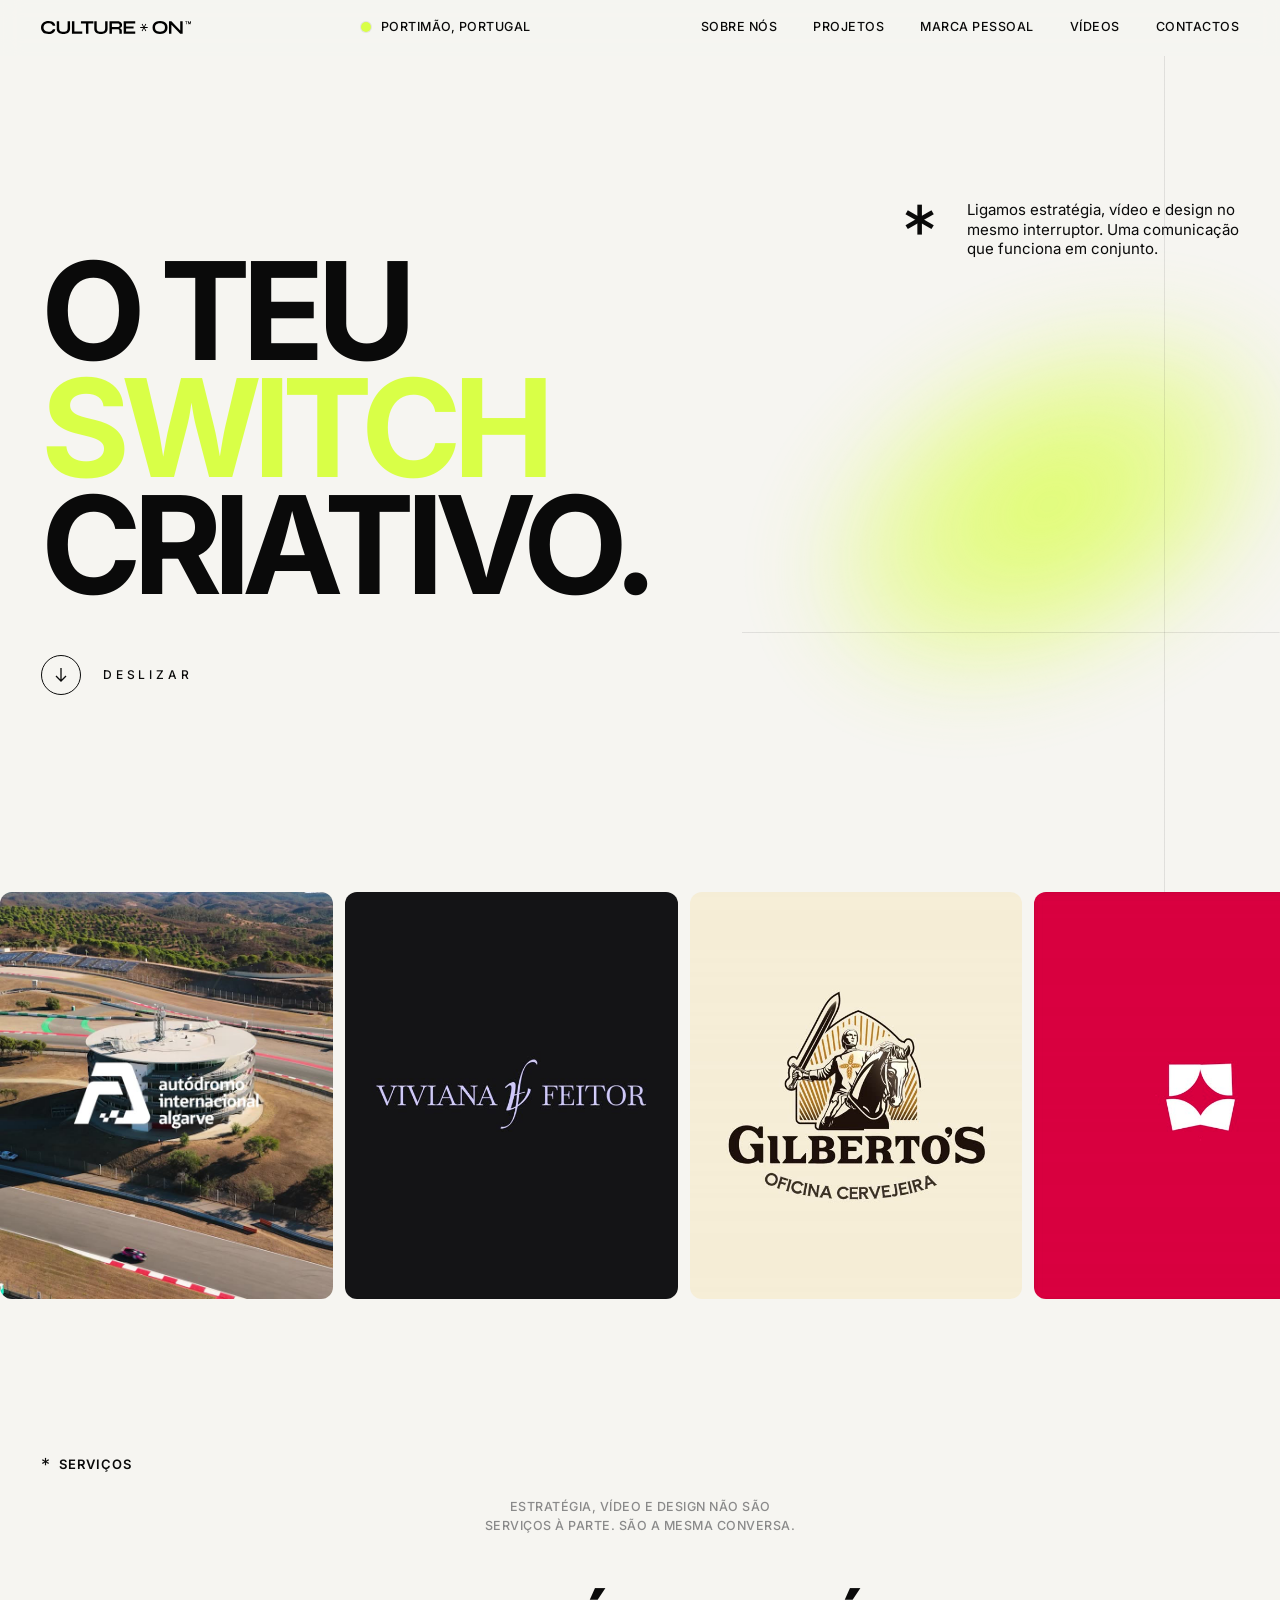
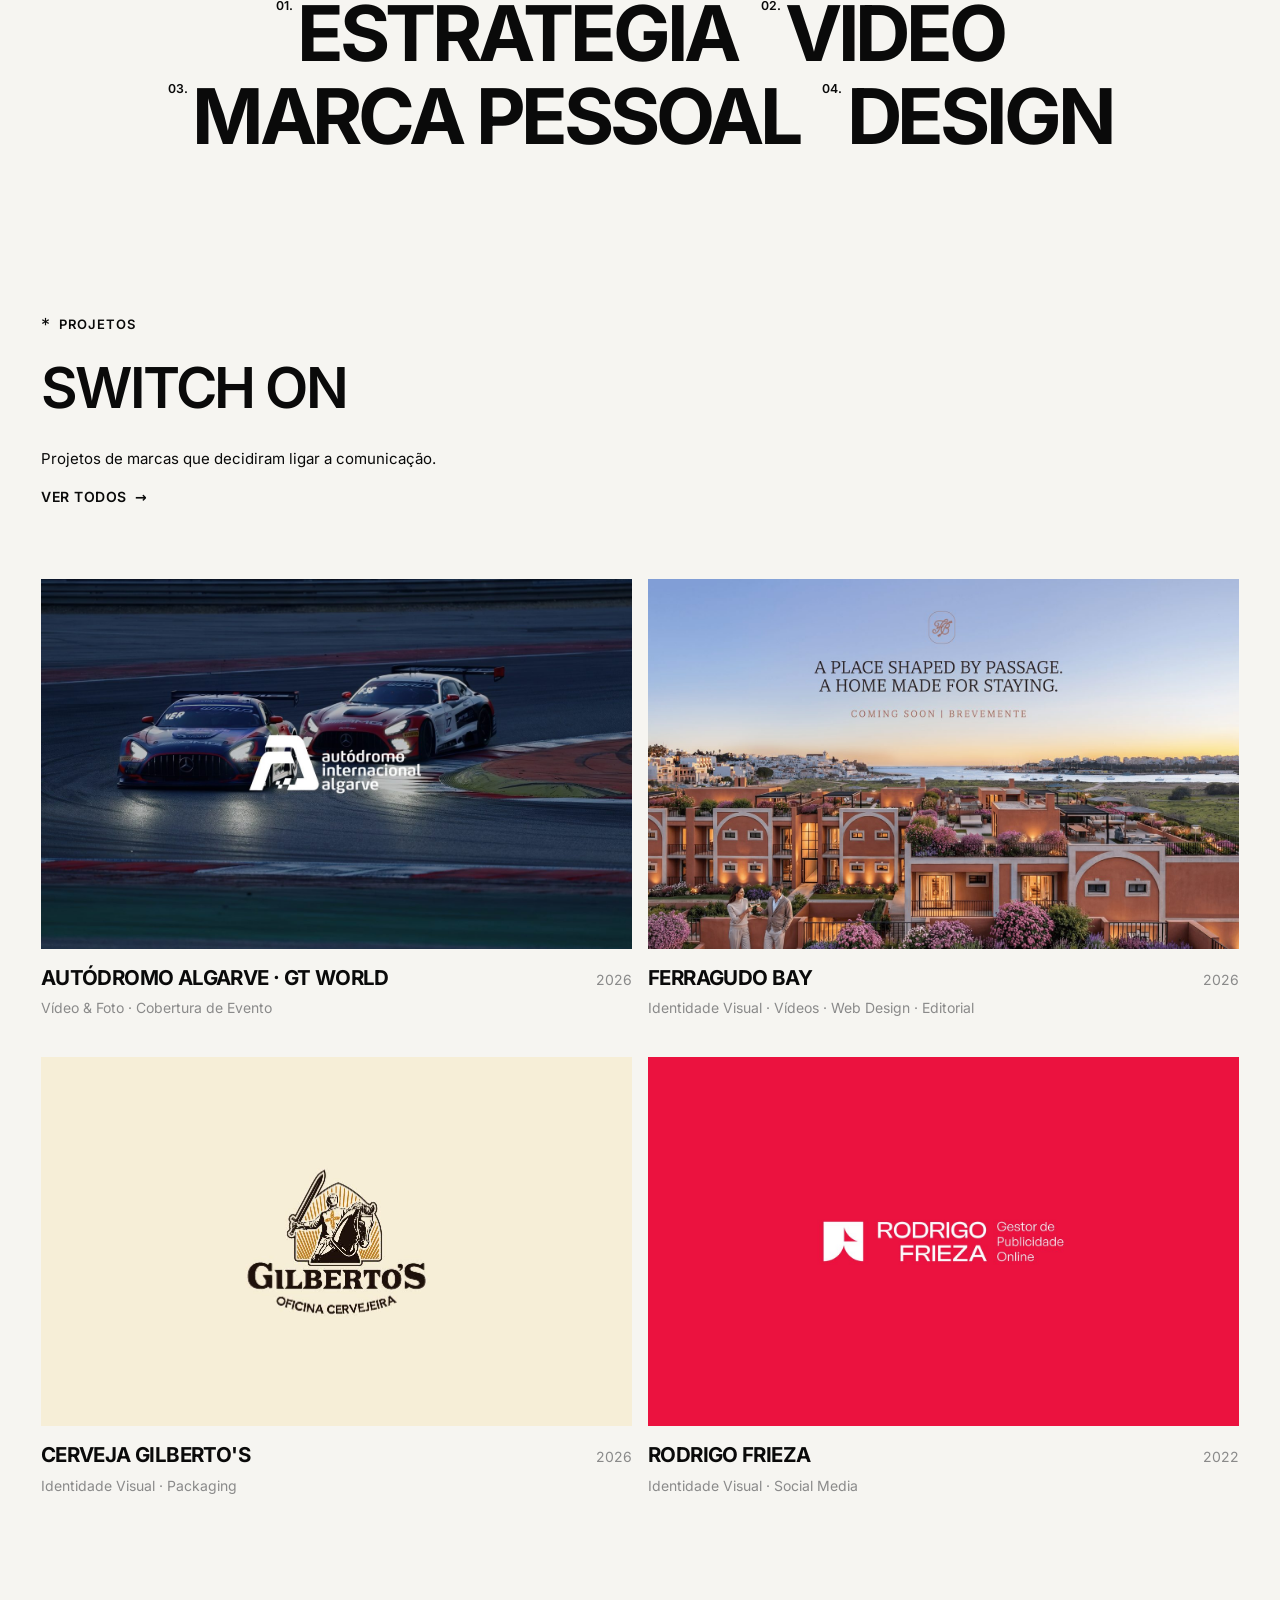
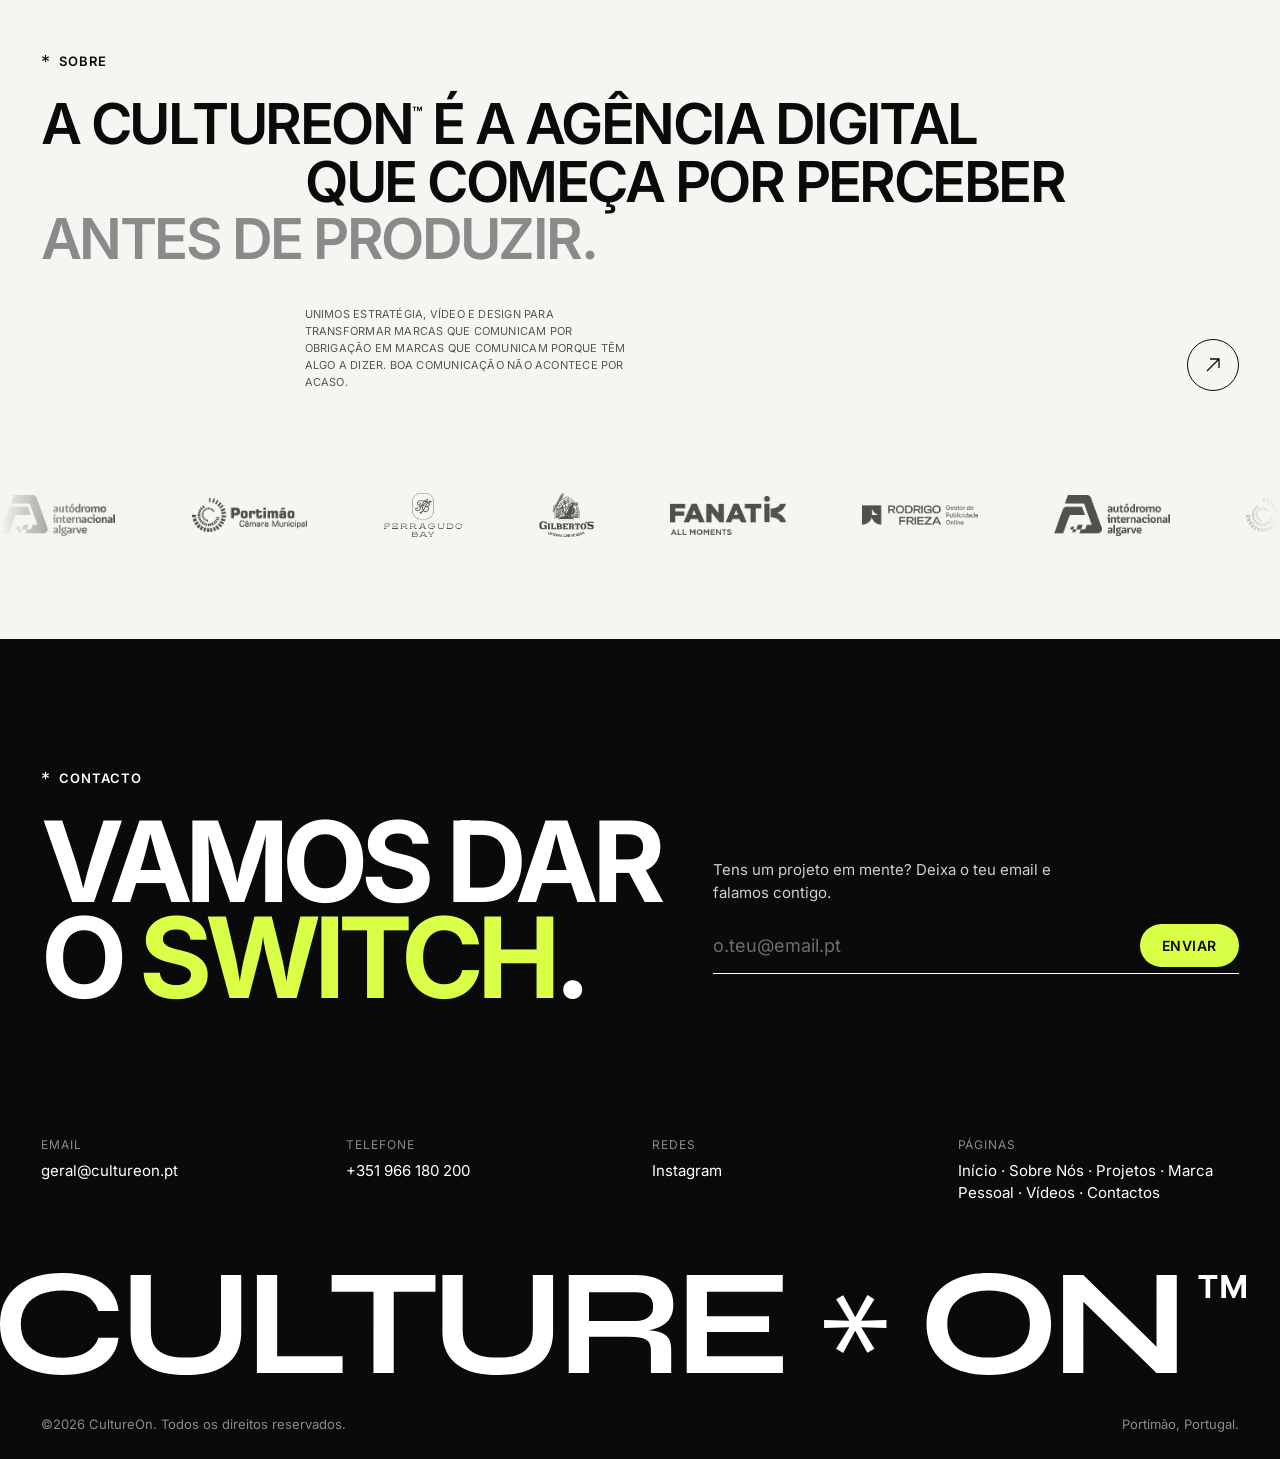
==== index.html @ 310db1cd "Formulários ligados ao Formspree Co-Authored-By: Claude Opus 5.5 <noreply@anthropic.com> Claude-Sess" ====
<!DOCTYPE html>
<html lang="pt-PT">
<head>
  <meta charset="utf-8">
  <meta name="viewport" content="width=device-width, initial-scale=1">
  <title>CULTURE ON - O teu switch criativo.</title>
  <!--fav--><link rel="icon" href="favicon.ico" sizes="any"><link rel="icon" type="image/png" href="assets/icons/favicon-32.png" media="(prefers-color-scheme: light)"><link rel="icon" type="image/png" href="assets/icons/favicon-dark-32.png" media="(prefers-color-scheme: dark)"><link rel="apple-touch-icon" href="assets/icons/apple-touch-icon.png"><!--/fav-->
  <meta name="description" content="A CultureOn é a agência digital que começa por perceber antes de produzir. Estratégia, vídeo e design em Portimão, Algarve.">
  <meta property="og:title" content="CULTURE ON - O teu switch criativo.">
  <meta property="og:description" content="Ligamos estratégia, vídeo e design no mesmo interruptor.">
  <meta property="og:image" content="assets/img/projetos/autodromo.jpg">
  <link rel="preload" href="assets/fonts/inter-latin-700-normal.woff2" as="font" type="font/woff2" crossorigin>
  <link rel="stylesheet" href="styles.css?v=e3ad0332">
</head>
<body>

<header class="nav">
  <a href="./" class="nav__logo" aria-label="CultureOn - início">
    <img src="assets/img/logo.svg" alt="Culture On" width="150" height="12">
  </a>
  <span class="nav__place"><i class="dot" aria-hidden="true"></i>Portimão, Portugal</span>
  <nav class="nav__links" aria-label="Principal">
    <a href="about/">Sobre Nós</a>
    <a href="projetos/">Projetos</a>
    <a href="marca-pessoal/">Marca Pessoal</a>
    <a href="os-nossos-videos/">Vídeos</a>
    <a href="contactos/">Contactos</a>
  </nav>
  <button class="nav__toggle" aria-label="Abrir menu" aria-expanded="false"><span></span><span></span></button>
</header>

<main>

  <!-- HERO -->
  <section class="hero hero--home">
    <h1 class="hero__title is-title" data-lines style="--fit: 4.66">
      <span>O teu</span>
      <span class="accent">switch</span>
      <span>criativo.</span>
    </h1>
    <div class="hero__side">
      <div class="hero__leadrow">
        <span class="hero__star" aria-hidden="true"><svg viewBox="0 0 40 40" width="40" height="40"><g stroke="currentColor" stroke-width="5.5" stroke-linecap="butt"><line x1="20" y1="2" x2="20" y2="38"/><line x1="4.4" y1="11" x2="35.6" y2="29"/><line x1="4.4" y1="29" x2="35.6" y2="11"/></g></svg></span>
        <p class="hero__lead">Ligamos estratégia, vídeo e design no<br class="br-desk"> mesmo interruptor. Uma comunicação<br class="br-desk"> que funciona em conjunto.</p>
      </div>
      <a href="#servicos" class="hero__cue"><span class="hero__cue-circle" aria-hidden="true"><svg width="16" height="16" viewBox="0 0 16 16" fill="none"><path d="M8 1v13M3 9l5 5 5-5" stroke="currentColor" stroke-width="1.3"/></svg></span>Deslizar</a>
    </div>
    <div class="hero__glow" aria-hidden="true"></div>
  </section>

  <!-- REEL (carrossel em loop) -->
  <section class="mp-reel home-reel" aria-label="Excertos de vídeos">
    <div class="mp-reel__track"><ul class="mp-reel__group"><li class="mp-card home-reel__card"><video src="assets/video/reel-5.mp4" poster="assets/video/reel-5.jpg" autoplay muted loop playsinline preload="metadata"></video></li><li class="mp-card home-reel__card"><video src="assets/video/reel-1.mp4" poster="assets/video/reel-1.jpg" autoplay muted loop playsinline preload="metadata"></video></li><li class="mp-card home-reel__card"><video src="assets/video/reel-2.mp4" poster="assets/video/reel-2.jpg" autoplay muted loop playsinline preload="metadata"></video></li><li class="mp-card home-reel__card"><video src="assets/video/reel-3.mp4" poster="assets/video/reel-3.jpg" autoplay muted loop playsinline preload="metadata"></video></li><li class="mp-card home-reel__card"><video src="assets/video/reel-4.mp4" poster="assets/video/reel-4.jpg" autoplay muted loop playsinline preload="metadata"></video></li></ul><ul class="mp-reel__group" aria-hidden="true"><li class="mp-card home-reel__card"><video src="assets/video/reel-5.mp4" poster="assets/video/reel-5.jpg" autoplay muted loop playsinline preload="metadata"></video></li><li class="mp-card home-reel__card"><video src="assets/video/reel-1.mp4" poster="assets/video/reel-1.jpg" autoplay muted loop playsinline preload="metadata"></video></li><li class="mp-card home-reel__card"><video src="assets/video/reel-2.mp4" poster="assets/video/reel-2.jpg" autoplay muted loop playsinline preload="metadata"></video></li><li class="mp-card home-reel__card"><video src="assets/video/reel-3.mp4" poster="assets/video/reel-3.jpg" autoplay muted loop playsinline preload="metadata"></video></li><li class="mp-card home-reel__card"><video src="assets/video/reel-4.mp4" poster="assets/video/reel-4.jpg" autoplay muted loop playsinline preload="metadata"></video></li></ul></div>
  </section>

  <!-- SERVIÇOS -->
  <section class="section services" id="servicos">
    <p class="eyebrow eyebrow--svc">Serviços</p>
    <header class="svc-intro">
      <h2 class="svc-intro__text"><span class="svc-intro__line">Estratégia, vídeo e design não são</span> <span class="svc-intro__line">serviços à parte. São a mesma conversa.</span></h2>
    </header>

    <div class="svc-cloud-wrap" id="lista-servicos">
      <div class="svc-cloud">
        <button type="button" class="svc-item" id="svc-tab-1" aria-expanded="false" aria-controls="svc-panel-1"><sup>01.</sup>Estratégia</button> <button type="button" class="svc-item" id="svc-tab-2" aria-expanded="false" aria-controls="svc-panel-2"><sup>02.</sup>Vídeo</button> <button type="button" class="svc-item" id="svc-tab-3" aria-expanded="false" aria-controls="svc-panel-3"><sup>03.</sup>Marca Pessoal</button> <button type="button" class="svc-item" id="svc-tab-4" aria-expanded="false" aria-controls="svc-panel-4"><sup>04.</sup>Design</button>
      </div>
      <div class="svc-panels">
      <div class="svc-panel" id="svc-panel-1" role="region" aria-labelledby="svc-tab-1" hidden>
        <p class="svc-panel__num">Serviço 01</p>
        <h3 class="svc-panel__name">Estratégia</h3>
        <div class="svc-panel__body">
          <p><strong>Clarificar.</strong> Percebemos o negócio antes de falar de comunicação. Sais com decisões tomadas, escritas e aplicáveis.</p>
          <ul class="tags"><li>Auditoria</li><li>Pesquisa</li><li>Posicionamento</li></ul>
        </div>
      </div>
      <div class="svc-panel" id="svc-panel-2" role="region" aria-labelledby="svc-tab-2" hidden>
        <p class="svc-panel__num">Serviço 02</p>
        <h3 class="svc-panel__name">Vídeo</h3>
        <div class="svc-panel__body">
          <p>Não filmamos por filmar. De eventos a campanhas, cada vídeo parte de uma decisão. Não é conteúdo por conteúdo.</p>
          <ul class="tags"><li>Cobertura de Eventos</li><li>Ativação de Marca</li><li>Vídeo Publicitário</li></ul>
        </div>
      </div>
      <div class="svc-panel" id="svc-panel-3" role="region" aria-labelledby="svc-tab-3" hidden>
        <p class="svc-panel__num">Serviço 03</p>
        <h3 class="svc-panel__name">Marca Pessoal</h3>
        <div class="svc-panel__body">
          <p>Sê a cara do teu negócio, sem teres de ser também o teu videógrafo. Um sistema fechado de identidade e vídeo para quem constrói uma marca à volta do próprio nome.</p>
          <ul class="tags"><li>Identidade</li><li>Motion System</li><li>Vídeos Mensais</li></ul>
        </div>
      </div>
      <div class="svc-panel" id="svc-panel-4" role="region" aria-labelledby="svc-tab-4" hidden>
        <p class="svc-panel__num">Serviço 04</p>
        <h3 class="svc-panel__name">Design</h3>
        <div class="svc-panel__body">
          <p>A forma que a decisão ganha. Identidade, embalagem e digital, sempre a partir do que já foi clarificado.</p>
          <ul class="tags"><li>Branding</li><li>Packaging</li><li>Webdesign</li><li>Design Gráfico</li></ul>
        </div>
      </div>
      </div>
    </div>
  </section>

  <!-- PROJETOS -->
  <section class="section projects" id="projetos">
    <header class="section__head section__head--split">
      <div>
        <p class="eyebrow">Projetos</p>
        <h2 class="section__title is-title" style="--fit: 3.96">Switch <span class="switch-on">ON</span></h2>
      </div>
      <div class="section__aside">
        <p>Projetos de marcas que decidiram ligar a comunicação.</p>
        <a href="projetos/" class="link-arrow">Ver todos <span aria-hidden="true">→</span></a>
      </div>
    </header>

    <div class="projects__grid">
      <a href="projetos/autodromo-internacional-do-algarve/" class="project reveal">
        <div class="project__img"><img src="assets/img/projetos/autodromo.jpg" alt="Autódromo Internacional do Algarve - GT World Challenge" loading="lazy"></div>
        <div class="project__meta">
          <h3>Autódromo Algarve · GT World</h3>
          <span>2026</span>
        </div>
        <p class="project__tags">Vídeo &amp; Foto · Cobertura de Evento</p>
      </a>
      <a href="projetos/ferragudo-bay/" class="project reveal">
        <div class="project__img"><img src="assets/img/projetos/ferragudo-bay.jpg" alt="Ferragudo Bay - identidade visual" loading="lazy"></div>
        <div class="project__meta">
          <h3>Ferragudo Bay</h3>
          <span>2026</span>
        </div>
        <p class="project__tags">Identidade Visual · Vídeos · Web Design · Editorial</p>
      </a>
      <a href="projetos/cerveja-gilbertos/" class="project reveal">
        <div class="project__img"><img src="assets/img/projetos/gilbertos.jpg" alt="Gilberto's Oficina Cervejeira - identidade e packaging" loading="lazy"></div>
        <div class="project__meta">
          <h3>Cerveja Gilberto's</h3>
          <span>2026</span>
        </div>
        <p class="project__tags">Identidade Visual · Packaging</p>
      </a>
      <a href="projetos/rodrigo-frieza/" class="project reveal">
        <div class="project__img"><img src="assets/img/projetos/rodrigo-frieza.jpg" alt="Rodrigo Frieza - marca pessoal" loading="lazy"></div>
        <div class="project__meta">
          <h3>Rodrigo Frieza</h3>
          <span>2022</span>
        </div>
        <p class="project__tags">Identidade Visual · Social Media</p>
      </a>
    </div>
  </section>

  <!-- SOBRE -->
  <section class="section about" id="sobre">
    <header class="svc-head svc-head--last">
      <p class="eyebrow">Sobre</p>
      <h2 class="svc-statement">
        <span class="svc-line">A CultureOn<sup>™</sup> é a agência digital</span>
        <span class="svc-line svc-line--indent">que começa por perceber</span>
        <span class="svc-line svc-line--muted">antes de produzir.</span>
      </h2>
      <div class="svc-foot">
        <p class="svc-note">Unimos estratégia, vídeo e design para transformar marcas que comunicam por obrigação em marcas que comunicam porque têm algo a dizer. Boa comunicação não acontece por acaso.</p>
        <a href="about/" class="svc-circle" aria-label="Sobre nós"><svg width="18" height="18" viewBox="0 0 18 18" fill="none"><path d="M3 15L15 3M6 3h9v9" stroke="currentColor" stroke-width="1.3"/></svg></a>
      </div>
    </header>
  </section>

  <!-- CLIENTES -->
  <section class="logos" aria-label="Clientes que trabalharam connosco">
    <div class="logos__track"><ul class="logos__group"><li><img src="assets/img/clientes/autodromo.png" alt="Autódromo Internacional do Algarve" loading="lazy"></li><li><img src="assets/img/clientes/portimao.png" alt="Câmara Municipal de Portimão" loading="lazy"></li><li><img src="assets/img/clientes/ferragudo-bay.png" alt="Ferragudo Bay" loading="lazy"></li><li><img src="assets/img/clientes/gilbertos.png" alt="Gilberto's Oficina Cervejeira" loading="lazy"></li><li><img src="assets/img/clientes/fanatik.png" alt="Fanatik All Moments" loading="lazy"></li><li><img src="assets/img/clientes/rodrigo-frieza.png" alt="Rodrigo Frieza" loading="lazy"></li></ul><ul class="logos__group" aria-hidden="true"><li><img src="assets/img/clientes/autodromo.png" alt="" loading="lazy"></li><li><img src="assets/img/clientes/portimao.png" alt="" loading="lazy"></li><li><img src="assets/img/clientes/ferragudo-bay.png" alt="" loading="lazy"></li><li><img src="assets/img/clientes/gilbertos.png" alt="" loading="lazy"></li><li><img src="assets/img/clientes/fanatik.png" alt="" loading="lazy"></li><li><img src="assets/img/clientes/rodrigo-frieza.png" alt="" loading="lazy"></li></ul></div>
  </section>

</main>

<!-- CONTACTO / FOOTER -->
<footer class="footer" id="contacto">
  <div class="footer__top">
    <div>
      <p class="eyebrow eyebrow--light">Contacto</p>
      <h2 class="footer__title is-title" style="--fit: 4.15">Vamos<br class="br-m"> dar<br class="br-d"><span class="sp-m">&nbsp;</span>o<br class="br-m"> <span class="accent">switch</span>.</h2>
    </div>
    <form class="form" action="https://formspree.io/f/xqpqldab" method="POST">
      <label for="email">Tens um projeto em mente? Deixa o teu email e falamos contigo.</label>
      <div class="form__row">
        <input id="email" name="email" type="email" placeholder="o.teu@email.pt" required autocomplete="email">
        <button type="submit">Enviar</button>
      </div>
      <p class="form__status" role="status" aria-live="polite"></p>
    </form>
  </div>

  <div class="footer__info">
    <div>
      <p class="footer__label">Email</p>
      <a href="mailto:geral@cultureon.pt">geral@cultureon.pt</a>
    </div>
    <div>
      <p class="footer__label">Telefone</p>
      <a href="tel:+351966180200">+351 966 180 200</a>
    </div>
    <div>
      <p class="footer__label">Redes</p>
      <a href="https://www.instagram.com/cultureon.pt">Instagram</a>
    </div>
    <div>
      <p class="footer__label">Páginas</p>
      <a href="./">Início</a> · <a href="about/">Sobre Nós</a> · <a href="projetos/">Projetos</a> · <a href="marca-pessoal/">Marca Pessoal</a> · <a href="os-nossos-videos/">Vídeos</a> · <a href="contactos/">Contactos</a>
    </div>
  </div>

  <div class="footer__marquee" aria-hidden="true"><div class="marquee__track"><div class="marquee__group"><img src="assets/img/logo-white.svg" alt="" width="1840" height="151"><img src="assets/img/logo-white.svg" alt="" width="1840" height="151"><img src="assets/img/logo-white.svg" alt="" width="1840" height="151"><img src="assets/img/logo-white.svg" alt="" width="1840" height="151"></div><div class="marquee__group"><img src="assets/img/logo-white.svg" alt="" width="1840" height="151"><img src="assets/img/logo-white.svg" alt="" width="1840" height="151"><img src="assets/img/logo-white.svg" alt="" width="1840" height="151"><img src="assets/img/logo-white.svg" alt="" width="1840" height="151"></div></div></div>

  <div class="footer__bottom">
    <span>©2026 CultureOn. Todos os direitos reservados.</span>
    <span>Portimão, Portugal.</span>
  </div>
</footer>

<script src="main.js?v=10a65e90"></script>
</body>
</html>
---- styles.css ----
/* CultureOn
   Títulos: Inter Bold (espaçamento apertado) · Corpo: Inter · Cores: preto, branco, acento #D9FF47 */

@font-face { font-family: "Inter"; font-style: normal; font-weight: 400; font-display: swap; src: url("assets/fonts/inter-latin-400-normal.woff2") format("woff2"); }
@font-face { font-family: "Inter"; font-style: normal; font-weight: 500; font-display: swap; src: url("assets/fonts/inter-latin-500-normal.woff2") format("woff2"); }
@font-face { font-family: "Inter"; font-style: normal; font-weight: 700; font-display: swap; src: url("assets/fonts/inter-latin-700-normal.woff2") format("woff2"); }
@font-face { font-family: "Inter"; font-style: normal; font-weight: 600; font-display: swap; src: url("assets/fonts/inter-latin-600-normal.woff2") format("woff2"); }

:root {
  --black: #0a0a0a;
  --white: #ffffff;
  --grey: #f2f2f2;
  --mid: #8a8a8a;
  --line: #e2e2e2;
  --accent: #d9ff47;
  --pad: clamp(20px, 3.2vw, 48px);
  --display: "Inter", system-ui, sans-serif;
  --body: "Inter", system-ui, sans-serif;
}

*, *::before, *::after { box-sizing: border-box; }
html { scroll-behavior: smooth; }
body {
  margin: 0;
  font-family: var(--body);
  font-size: 16px;
  line-height: 1.5;
  color: var(--black);
  background: var(--white);
  -webkit-font-smoothing: antialiased;
  overflow-x: clip;
}
img, video { display: block; max-width: 100%; }
a { color: inherit; text-decoration: none; }
ul, ol { list-style: none; margin: 0; padding: 0; }
h1, h2, h3, p, figure { margin: 0; }
::selection { background: var(--accent); color: var(--black); }

.accent { color: var(--accent); }
.accent-bg { background: var(--accent); padding: 0 .12em; }
.muted { color: var(--mid); }
mark { background: var(--accent); color: inherit; padding: 0 .08em; }

/* ---------- NAV ---------- */
.nav {
  position: sticky; top: 0; z-index: 50;
  display: grid; grid-template-columns: 1fr auto 1fr; align-items: center;
  padding: 18px var(--pad);
  background: rgba(255,255,255,.88);
  backdrop-filter: blur(10px); -webkit-backdrop-filter: blur(10px);
  border-bottom: 1px solid transparent;
  transition: border-color .3s;
}
.nav.is-scrolled { border-color: var(--line); }
.nav__logo img { width: 150px; height: auto; }
.nav__place { font-size: 14px; display: flex; align-items: center; gap: 8px; }
.dot { width: 10px; height: 10px; border-radius: 50%; background: var(--accent); box-shadow: 0 0 0 1px rgba(0,0,0,.08); animation: pulse 2.4s infinite; }
@keyframes pulse { 50% { box-shadow: 0 0 0 6px rgba(217,255,71,.35); } }
.nav__links { justify-self: end; display: flex; gap: 28px; font-size: 14px; font-weight: 500; }
.nav__links a { position: relative; }
.nav__links a::after {
  content: ""; position: absolute; left: 0; right: 0; bottom: -3px; height: 2px;
  background: var(--black); transform: scaleX(0); transform-origin: left; transition: transform .25s;
}
.nav__links a:hover::after { transform: scaleX(1); }
.nav__toggle { display: none; }

/* ---------- HERO ---------- */
.hero, .case__head, .case__next, .footer { container-type: inline-size; }
.hero {
  display: grid; grid-template-columns: 1fr; gap: clamp(28px, 4vw, 56px);
  padding: clamp(80px, 14vh, 160px) var(--pad) clamp(40px, 6vh, 72px);
}
.hero__title {
  font-family: var(--display); font-weight: 700; text-transform: uppercase;
  /* --fit = largura (em) da palavra mais longa; garante que nunca sai do ecrã */
  font-size: min(112px, calc(100cqi / var(--fit, 8))); line-height: 1.08; letter-spacing: -.065em;
}
.hero__title span { display: block; }
.hero__title .accent { color: var(--accent); }
.hero__side { display: flex; justify-content: space-between; align-items: flex-end; gap: 24px 40px; flex-wrap: wrap; }
.hero__lead { max-width: 480px; font-size: clamp(15px, 1.05vw, 17px); line-height: 1.5; }
.hero__scroll { text-transform: uppercase; font-weight: 500; letter-spacing: .02em; }
.hero__scroll span { display: inline-block; animation: bob 1.6s ease-in-out infinite; }
@keyframes bob { 50% { transform: translateY(4px); } }

/* ---------- REEL ---------- */
.reel { padding: 0 var(--pad); }
.reel__track {
  display: grid; grid-auto-flow: column; grid-auto-columns: minmax(240px, 1fr); gap: 12px;
  overflow-x: auto; scroll-snap-type: x mandatory; scrollbar-width: none;
}
.reel__track::-webkit-scrollbar { display: none; }
.reel__item { aspect-ratio: 900 / 1100; background: var(--grey); overflow: hidden; scroll-snap-align: start; }
.reel__item video { width: 100%; height: 100%; object-fit: cover; }

/* ---------- SECTIONS ---------- */
.section { padding: clamp(80px, 12vw, 160px) var(--pad) 0; }
.eyebrow {
  display: inline-flex; align-items: center; gap: 8px;
  font-size: 13px; font-weight: 600; text-transform: uppercase; letter-spacing: .08em; margin-bottom: 24px;
}
.eyebrow::before { content: "*"; font-weight: 400; font-size: 18px; line-height: 1; }
.section__title {
  font-family: var(--display); font-weight: 700; text-transform: uppercase;
  font-size: clamp(26px, 3.2vw, 48px); line-height: 1.08; letter-spacing: -.065em; max-width: 16ch;
}
.section__head { margin-bottom: clamp(40px, 6vw, 72px); }
.section__head--split { display: flex; justify-content: space-between; align-items: flex-end; gap: 32px; flex-wrap: wrap; }
.section__aside { max-width: 420px; display: flex; flex-direction: column; gap: 16px; font-size: 15px; line-height: 1.5; }
.pill {
  display: inline-block; background: var(--accent); border-radius: 999px;
  padding: 0 .35em; line-height: 1.05; vertical-align: .04em;
}
.link-arrow { font-weight: 600; text-transform: uppercase; font-size: 14px; letter-spacing: .04em; display: inline-flex; gap: 8px; }
.link-arrow span { transition: transform .25s; }
.link-arrow:hover span { transform: translateX(5px); }

/* ---------- SERVICES ---------- */
.services__list { border-top: 1px solid var(--black); }
.service {
  display: grid; grid-template-columns: 80px 1fr 1fr; gap: var(--pad); align-items: start;
  padding: 32px 0; border-bottom: 1px solid var(--black);
  transition: background .3s, padding .3s;
}
.service:hover { background: var(--accent); padding-left: 16px; padding-right: 16px; }
.service__num { font-size: 14px; font-weight: 500; padding-top: .6em; }
.service__name {
  font-family: var(--display); font-weight: 700; text-transform: uppercase;
  font-size: clamp(24px, 3vw, 44px); line-height: 1.08; letter-spacing: -.05em;
}
.service__name sup { font-family: var(--body); font-weight: 400; font-size: .5em; }
.service__body p { max-width: 46ch; margin-bottom: 18px; }
.tags { display: flex; flex-wrap: wrap; gap: 8px; }
.tags li { border: 1px solid var(--black); border-radius: 999px; padding: 4px 12px; font-size: 13px; font-weight: 500; }

/* ---------- PROJECTS ---------- */
.projects__grid { display: grid; grid-template-columns: 1fr 1fr; gap: clamp(24px, 3vw, 40px) 16px; }
.project__img { aspect-ratio: 16 / 10; overflow: hidden; background: var(--grey); margin-bottom: 14px; }
.project__img img { width: 100%; height: 100%; object-fit: cover; transition: transform .7s cubic-bezier(.2,.7,.2,1); }
.project:hover .project__img img { transform: scale(1.04); }
.project__meta { display: flex; justify-content: space-between; align-items: baseline; gap: 12px; }
.project__meta h3 { font-family: var(--display); font-weight: 700; font-size: clamp(18px, 1.6vw, 24px); text-transform: uppercase; letter-spacing: -.03em; }
.project__meta span { font-size: 14px; color: var(--mid); }
.project__tags { font-size: 14px; color: var(--mid); margin-top: 4px; }

/* ---------- ABOUT ---------- */
.about__statement {
  font-family: var(--display); font-weight: 700; text-transform: uppercase;
  font-size: clamp(24px, 3.2vw, 48px); line-height: 1.08; letter-spacing: -.065em; max-width: 20ch;
  margin-bottom: clamp(40px, 5vw, 64px);
}
.about__statement sup { font-size: .35em; }
.about__cols { display: grid; grid-template-columns: 1fr 1fr auto; gap: var(--pad); align-items: start; max-width: 1100px; margin-left: auto; }

/* ---------- CLIENTS ---------- */
.clients { padding-bottom: clamp(80px, 12vw, 160px); }
.clients__title {
  font-family: var(--display); font-weight: 700; text-transform: uppercase;
  font-size: clamp(24px, 2.6vw, 40px); letter-spacing: -.03em; margin-bottom: 32px;
}
.clients__grid { display: grid; grid-template-columns: repeat(6, minmax(0, 1fr)); border-top: 1px solid var(--line); border-left: 1px solid var(--line); }
.clients__grid li {
  aspect-ratio: 3 / 2; position: relative;
  border-right: 1px solid var(--line); border-bottom: 1px solid var(--line);
}
.clients__grid img { position: absolute; inset: 22% 16%; width: 68%; height: 56%; object-fit: contain; filter: grayscale(1); opacity: .75; transition: opacity .25s; }
.clients__grid li:hover img { opacity: 1; }

/* ---------- FOOTER ---------- */
.footer { background: var(--black); color: var(--white); padding: clamp(72px, 10vw, 140px) var(--pad) 24px; overflow: hidden; }
.eyebrow--light { color: var(--white); }
.footer__top { display: grid; grid-template-columns: 1.2fr 1fr; gap: var(--pad); align-items: end; margin-bottom: clamp(56px, 8vw, 110px); }
.footer__title {
  font-family: var(--display); font-weight: 700; text-transform: uppercase;
  font-size: clamp(36px, 5vw, 76px); line-height: 1.08; letter-spacing: -.065em;
}
.footer__top > * { min-width: 0; }
.form button { flex-shrink: 0; }
.form label { display: block; font-size: 15px; color: #cfcfcf; margin-bottom: 14px; max-width: 40ch; }
.form__row { display: flex; border-bottom: 1px solid var(--white); }
.form input {
  flex: 1; min-width: 0; background: none; border: 0; color: var(--white);
  font: inherit; font-size: 18px; padding: 14px 0; outline: none;
}
.form input::placeholder { color: #6d6d6d; }
.form button {
  background: var(--accent); color: var(--black); border: 0; cursor: pointer;
  font: 600 14px var(--body); text-transform: uppercase; letter-spacing: .04em;
  padding: 0 22px; margin: 6px 0; border-radius: 999px; transition: transform .2s;
}
.form button:hover { transform: scale(1.04); }
.form__status { min-height: 1.5em; margin-top: 10px; font-size: 14px; color: var(--accent); }

.footer__info { display: grid; grid-template-columns: repeat(4, 1fr); gap: 24px; padding: 28px 0; border-top: 1px solid #2a2a2a; font-size: 15px; }
.footer__info a:hover { color: var(--accent); }
.footer__label { font-size: 12px; text-transform: uppercase; letter-spacing: .08em; color: var(--mid); margin-bottom: 6px; }
/* Logo em loop, da direita para a esquerda */
.footer__marquee { overflow: hidden; margin: 32px calc(var(--pad) * -1); padding: 8px 0; }
.marquee__track { display: flex; width: max-content; animation: marquee 32s linear infinite; }
.marquee__group { display: flex; flex-shrink: 0; }
.marquee__group img { height: clamp(44px, 8vw, 120px); width: auto; max-width: none; margin-right: clamp(40px, 6vw, 96px); }
@keyframes marquee { to { transform: translateX(-50%); } }
.footer__marquee:hover .marquee__track { animation-play-state: paused; }
.footer__bottom { display: flex; justify-content: space-between; font-size: 13px; color: var(--mid); }

/* ================= SOBRE ================= */
.nav__links a[aria-current="page"]::after { transform: scaleX(1); }
.hero--page .hero__title { font-size: min(84px, calc(100cqi / var(--fit, 8))); }
.team-photo { margin: 0 var(--pad); aspect-ratio: 16 / 8; overflow: hidden; background: var(--black); }
.team-photo img { width: 100%; height: 100%; object-fit: cover; object-position: center 30%; }
.about__cols--single { grid-template-columns: 1fr 1fr; max-width: 900px; }

.steps { display: grid; grid-template-columns: repeat(4, minmax(0, 1fr)); border-top: 1px solid var(--black); }
.step { padding: 28px 24px 32px 0; border-right: 1px solid var(--line); display: flex; flex-direction: column; gap: 10px; }
.step + .step { padding-left: 24px; }
.step:last-child { border-right: 0; }
.step__num { font-size: 14px; font-weight: 500; margin-bottom: 28px; }
.step__name { font-family: var(--display); font-weight: 700; text-transform: uppercase; font-size: clamp(24px, 2.4vw, 36px); line-height: 1.08; letter-spacing: -.05em; }
.step__tag { font-size: 13px; font-weight: 600; text-transform: uppercase; letter-spacing: .06em; color: var(--mid); }
.step p:last-child { font-size: 15px; }
.step--result { background: var(--accent); padding-left: 24px; padding-right: 24px; }
.step--result .step__tag { color: var(--black); }

.team__grid { display: grid; grid-template-columns: repeat(4, minmax(0, 1fr)); gap: 16px; }
.member__img { aspect-ratio: 4 / 5; overflow: hidden; background: var(--grey); margin-bottom: 16px; }
.member__img img { width: 100%; height: 100%; object-fit: cover; filter: grayscale(1); transition: transform .7s cubic-bezier(.2,.7,.2,1); }
.member:hover .member__img img { transform: scale(1.04); }
.member__nick { display: inline-block; background: var(--accent); font-size: 12px; font-weight: 600; text-transform: uppercase; letter-spacing: .04em; padding: 2px 8px; margin-bottom: 10px; }
.member__name { font-family: var(--display); font-weight: 700; text-transform: uppercase; font-size: clamp(18px, 1.6vw, 22px); letter-spacing: -.03em; line-height: 1.1; }
.member__role { font-size: 14px; color: var(--mid); margin: 4px 0 12px; }
.member__bio { font-size: 14px; line-height: 1.55; }

.faq { padding-bottom: clamp(80px, 12vw, 160px); }
.faq__list { border-top: 1px solid var(--black); max-width: 1100px; margin-left: auto; }
.faq__item { border-bottom: 1px solid var(--black); }
.faq__item summary {
  list-style: none; cursor: pointer; display: flex; justify-content: space-between; align-items: center; gap: 24px;
  padding: 26px 0; font-family: var(--display); font-weight: 700; text-transform: uppercase;
  font-size: clamp(18px, 2vw, 28px); letter-spacing: -.03em;
}
.faq__item summary::-webkit-details-marker { display: none; }
.faq__item summary::after { content: "+"; font-family: var(--body); font-weight: 400; font-size: 1.4em; line-height: 1; transition: transform .25s; }
.faq__item[open] summary::after { transform: rotate(45deg); }
.faq__item summary:hover { color: var(--mid); }
.faq__item p { max-width: 62ch; padding: 0 0 28px; }

@media (max-width: 900px) {
  .team-photo { aspect-ratio: 4 / 3; }
  .about__cols--single { grid-template-columns: 1fr; }
  .steps { grid-template-columns: 1fr; }
  .step, .step + .step { padding: 24px 0; border-right: 0; border-bottom: 1px solid var(--line); }
  .step__num { margin-bottom: 8px; }
  .step.step--result { padding: 28px 22px 32px; margin-top: 8px; }
  .team__grid { grid-template-columns: 1fr 1fr; gap: 24px 12px; }
}

/* ================= COMPONENTES PARTILHADOS ================= */
.hero--compact { padding-top: clamp(64px, 10vh, 120px); }
.hero--page .hero__title--md { font-size: min(64px, calc(100cqi / var(--fit, 8))); line-height: 1.08; }
.hero__title--md span span { display: inline; }
.accent-inline { background: var(--accent); padding: 0 .08em; }
.section--tight { padding-top: clamp(24px, 4vw, 48px); }

.filters { display: flex; flex-wrap: wrap; gap: 8px; margin-bottom: 32px; }
.filters--end { justify-content: flex-end; margin: 0; }
.chip {
  font: 500 14px var(--body); color: var(--black); background: none; cursor: pointer;
  border: 1px solid var(--black); border-radius: 999px; padding: 7px 16px; transition: background .2s;
}
.chip:hover, .chip.is-active { background: var(--accent); }
.filters__empty { padding: 40px 0; color: var(--mid); }
.project.is-hidden { display: none; }

.btn {
  display: inline-flex; align-items: center; gap: 10px; cursor: pointer;
  background: var(--black); color: var(--white); border: 0; border-radius: 999px;
  font: 600 14px var(--body); text-transform: uppercase; letter-spacing: .04em; padding: 16px 26px;
  transition: background .2s, color .2s;
}
.btn:hover { background: var(--accent); color: var(--black); }
.cta-band {
  display: flex; justify-content: space-between; align-items: center; gap: 24px; flex-wrap: wrap;
  padding-bottom: clamp(80px, 10vw, 140px);
}
.cta-band__text { font-family: var(--display); font-weight: 700; text-transform: uppercase; font-size: clamp(24px, 2.8vw, 40px); line-height: 1.08; letter-spacing: -.065em; }

/* ================= CASO DE ESTUDO ================= */
.case__head { padding: clamp(48px, 8vh, 96px) var(--pad) clamp(32px, 4vw, 48px); }
.link-arrow--back { margin-bottom: 32px; }
.link-arrow--back:hover span { transform: translateX(-5px); }
.case__title { font-family: var(--display); font-weight: 700; text-transform: uppercase; font-size: min(72px, calc(100cqi / var(--fit, 8))); line-height: 1.08; letter-spacing: -.065em; margin-bottom: clamp(32px, 4vw, 56px); }
.case__meta { display: grid; grid-template-columns: repeat(4, minmax(0, 1fr)); gap: 24px; margin: 0; border-top: 1px solid var(--black); padding-top: 20px; }
.case__meta dt { font-size: 12px; text-transform: uppercase; letter-spacing: .08em; color: var(--mid); margin-bottom: 6px; }
.case__meta dd { margin: 0; font-size: 15px; font-weight: 500; }
.case__cover { margin: 0 var(--pad); aspect-ratio: 16 / 9; overflow: hidden; background: var(--grey); }
.case__cover img { width: 100%; height: 100%; object-fit: cover; }
.case__body { padding: clamp(64px, 9vw, 128px) var(--pad); display: grid; gap: clamp(40px, 5vw, 72px); max-width: 1200px; margin-left: auto; }
.case__block { display: grid; grid-template-columns: 1fr 1.6fr; gap: var(--pad); border-top: 1px solid var(--black); padding-top: 20px; }
.case__block h2 { font-family: var(--display); font-weight: 700; text-transform: uppercase; font-size: clamp(20px, 2vw, 28px); letter-spacing: -.03em; line-height: 1.08; }
.case__block p { font-size: clamp(15px, 1.05vw, 17px); line-height: 1.6; max-width: 68ch; }
.case__gallery { display: grid; grid-template-columns: 1fr 1fr; gap: 16px; padding: 0 var(--pad) clamp(64px, 9vw, 128px); }
.case__gallery figure { margin: 0; background: var(--grey); }
.case__gallery figure.is-wide { grid-column: 1 / -1; }
.case__gallery img { width: 100%; height: auto; }
.case__next {
  display: flex; flex-direction: column; gap: 8px; padding: clamp(48px, 7vw, 96px) var(--pad);
  border-top: 1px solid var(--black); transition: background .3s;
}
.case__next:hover { background: var(--accent); }
.case__next-label { font-size: 13px; font-weight: 600; text-transform: uppercase; letter-spacing: .08em; }
.case__next-title { font-family: var(--display); font-weight: 700; text-transform: uppercase; font-size: min(64px, calc(100cqi / var(--fit, 8))); line-height: 1.08; letter-spacing: -.065em; }

/* ================= VÍDEOS ================= */
.vsection { --ratio: 9 / 16; }
.vsection + .vsection { padding-top: clamp(64px, 8vw, 112px); }
.vsection__head { display: flex; align-items: baseline; gap: 20px; border-bottom: 1px solid var(--black); padding-bottom: 16px; margin-bottom: 24px; }
.vsection__num { font-size: 14px; font-weight: 500; }
.vsection__head .section__title { max-width: none; }
.vsection__count { margin-left: auto; font-size: 14px; color: var(--mid); }
.vgrid { display: grid; grid-template-columns: repeat(4, minmax(0, 1fr)); gap: 28px 12px; }
.vcard__player {
  position: relative; display: block; width: 100%; aspect-ratio: var(--ratio); padding: 0; border: 0; cursor: pointer;
  background: var(--black); overflow: hidden; margin-bottom: 12px;
}
.vcard__player img { width: 100%; height: 100%; object-fit: cover; opacity: .9; transition: transform .6s cubic-bezier(.2,.7,.2,1), opacity .3s; }
.vcard__player:hover img { transform: scale(1.04); opacity: 1; }
.vcard__player iframe { position: absolute; inset: 0; width: 100%; height: 100%; border: 0; }
.vcard__play {
  position: absolute; left: 50%; top: 50%; width: 64px; height: 64px; margin: -32px 0 0 -32px;
  border-radius: 50%; background: var(--accent); transition: transform .25s;
}
.vcard__play::after { content: ""; position: absolute; left: 26px; top: 21px; border-left: 16px solid var(--black); border-top: 11px solid transparent; border-bottom: 11px solid transparent; }
.vcard__player:hover .vcard__play { transform: scale(1.1); }
.vcard__name { font-family: var(--display); font-weight: 700; text-transform: uppercase; font-size: 17px; letter-spacing: -.03em; line-height: 1.15; }
.vcard__client { font-size: 14px; color: var(--mid); }

/* ================= CONTACTOS ================= */
.contact { display: grid; grid-template-columns: 1fr 1.5fr; gap: clamp(40px, 6vw, 96px); padding-bottom: clamp(80px, 10vw, 140px); align-items: start; }
.contact__info { display: grid; gap: 32px; border-top: 1px solid var(--black); padding-top: 24px; }
.contact__big { font-family: var(--display); font-weight: 700; font-size: clamp(18px, 1.7vw, 24px); line-height: 1.25; letter-spacing: -.03em; }
a.contact__big:hover { background: var(--accent); }
.contact__note { font-size: 14px; color: var(--mid); margin-top: 4px; }
.form--full { display: grid; grid-template-columns: 1fr 1fr; gap: 28px 24px; border-top: 1px solid var(--black); padding-top: 24px; }
.field { display: flex; flex-direction: column; gap: 8px; min-width: 0; margin: 0; padding: 0; border: 0; }
.field--wide, .field--chips { grid-column: 1 / -1; }
.field label, .field legend { font-size: 12px; font-weight: 600; text-transform: uppercase; letter-spacing: .08em; padding: 0; margin-bottom: 8px; }
.form--full input[type=text], .form--full input[type=email], .form--full input[type=tel], .form--full select, .form--full textarea {
  font: inherit; font-size: 17px; color: var(--black); background: none; border: 0; border-bottom: 1px solid var(--black);
  padding: 10px 0; outline: none; border-radius: 0; width: 100%; resize: vertical;
}
.form--full select { appearance: none; -webkit-appearance: none; background: url("data:image/svg+xml,%3Csvg xmlns='http://www.w3.org/2000/svg' width='12' height='8'%3E%3Cpath d='M1 1l5 5 5-5' fill='none' stroke='%230a0a0a' stroke-width='1.5'/%3E%3C/svg%3E") no-repeat right 4px center; }
.form--full input:focus, .form--full select:focus, .form--full textarea:focus { border-bottom-width: 2px; border-color: var(--black); background-color: rgba(217,255,71,.15); }
.form--full ::placeholder { color: #a5a5a5; }
.field--chips { flex-direction: row; flex-wrap: wrap; gap: 8px; }
.field--chips legend { width: 100%; }
.field--chips label { margin: 0; cursor: pointer; text-transform: none; letter-spacing: 0; font-weight: 500; font-size: 14px; }
.field--chips input { position: absolute; opacity: 0; pointer-events: none; }
.field--chips span { display: inline-block; border: 1px solid var(--black); border-radius: 999px; padding: 8px 18px; transition: background .2s; }
.field--chips input:checked + span { background: var(--accent); }
.field--chips input:focus-visible + span { outline: 2px solid var(--black); outline-offset: 2px; }
.form__submit { display: flex; align-items: center; gap: 20px; flex-wrap: wrap; }
.form--full .form__status { color: var(--black); margin: 0; }
.footer--compact { padding-top: 24px; }
.form--full label { color: var(--black); max-width: none; }
.form--full .btn { background: var(--black); color: var(--white); padding: 16px 26px; margin: 0; font-size: 14px; }
.form--full .btn:hover { background: var(--accent); color: var(--black); transform: none; }

@media (max-width: 900px) {
  .filters--end { justify-content: flex-start; }
  .case__meta { grid-template-columns: 1fr 1fr; }
  .case__block { grid-template-columns: 1fr; gap: 12px; }
  .vgrid { grid-template-columns: 1fr 1fr; }
  .case__gallery { grid-template-columns: 1fr; gap: 12px; }
  .vsection__head { flex-wrap: wrap; gap: 8px 16px; }
  .contact { grid-template-columns: 1fr; }
  .form--full { grid-template-columns: 1fr; }
}

/* ================= CASE STUDIES ================= */
.cases { display: grid; gap: 16px; padding-bottom: clamp(40px, 6vw, 80px); }
.cs { border: 1px solid var(--black); background: var(--white); transition: box-shadow .3s; }
.cs[open] { box-shadow: 8px 8px 0 var(--black); }
.cs__head {
  list-style: none; cursor: pointer; display: grid; grid-template-columns: minmax(0, 1fr) auto 40px;
  gap: 24px 40px; align-items: start; padding: clamp(24px, 3vw, 40px);
}
.cs__head::-webkit-details-marker { display: none; }
.cs__name { font-family: var(--display); font-weight: 700; text-transform: uppercase; font-size: clamp(28px, 3.4vw, 48px); line-height: 1.08; letter-spacing: -.05em; max-width: 9ch; }
.cs__role { font-size: 14px; font-weight: 600; text-transform: uppercase; letter-spacing: .06em; margin-top: 16px; }
.cs__sub { font-size: 13px; text-transform: uppercase; letter-spacing: .04em; color: var(--mid); margin-top: 2px; }
.cs__stats { display: flex; gap: clamp(20px, 3vw, 48px); }
.cs-stat { display: flex; flex-direction: column; min-width: 0; }
.cs-stat__value { font-family: var(--display); font-weight: 700; font-size: clamp(32px, 3.4vw, 52px); line-height: 1.08; letter-spacing: -.065em; }
.cs-stat__label { font-size: 12px; font-weight: 600; text-transform: uppercase; letter-spacing: .04em; margin-top: 8px; }
.cs-stat__note { font-size: 12px; color: var(--mid); margin-top: 2px; }
.cs-stat.is-placeholder .cs-stat__value { color: #c9c9c9; }
.cs__toggle { width: 40px; height: 40px; border: 1px solid var(--black); border-radius: 50%; position: relative; transition: background .2s, transform .3s; }
.cs__toggle::before, .cs__toggle::after { content: ""; position: absolute; left: 50%; top: 50%; width: 14px; height: 1.5px; background: var(--black); transform: translate(-50%, -50%); }
.cs__toggle::after { transform: translate(-50%, -50%) rotate(90deg); }
.cs[open] .cs__toggle { background: var(--accent); transform: rotate(45deg); }
.cs__head:hover .cs__toggle { background: var(--accent); }

.cs__body { display: grid; grid-template-columns: 1fr 1fr; border-top: 1px solid var(--line); margin: 0 clamp(24px, 3vw, 40px); padding: 32px 0 clamp(24px, 3vw, 40px); }
.cs__col { display: flex; flex-direction: column; gap: 14px; min-width: 0; }
.cs__col--before { padding-right: clamp(24px, 3vw, 48px); border-right: 1px solid var(--line); }
.cs__col--after { padding-left: clamp(24px, 3vw, 48px); }
.cs__tag { display: inline-block; border: 1px solid var(--black); border-radius: 999px; padding: 3px 12px; font-size: 12px; font-weight: 600; text-transform: uppercase; letter-spacing: .06em; }
.cs__tag--on { background: var(--accent); }
.cs__text { color: #555; max-width: 42ch; }
.cs__h { font-size: 15px; font-weight: 600; margin-top: 6px; }
.cs__list { display: grid; gap: 10px; }
.cs__list li { display: flex; gap: 12px; align-items: baseline; font-size: 15px; }
.cs__list li::before { content: "›"; flex: 0 0 20px; height: 20px; border-radius: 50%; background: var(--accent); display: grid; place-items: center; font-weight: 600; font-size: 13px; line-height: 20px; text-align: center; transform: translateY(2px); }
.cs-medias { display: grid; grid-template-columns: repeat(3, minmax(0, 1fr)); gap: 10px; margin-top: auto; padding-top: 24px; }
.cs-media { position: relative; aspect-ratio: 9 / 16; border-radius: 10px; overflow: hidden; background: var(--grey); }
.cs-media img { width: 100%; height: 100%; object-fit: cover; }
.cs-media.is-empty { display: grid; place-items: center; border: 1px dashed #bdbdbd; background: #fafafa; }
.cs-media.is-empty span { font-size: 12px; color: var(--mid); text-transform: uppercase; letter-spacing: .04em; text-align: center; padding: 8px; }
.cs-media__views { position: absolute; left: 8px; bottom: 8px; color: var(--white); font-size: 12px; font-weight: 600; text-shadow: 0 1px 4px rgba(0,0,0,.6); }
.cs__col--before .cs-media img { filter: grayscale(.6); }

@media (max-width: 900px) {
  .cs__head { grid-template-columns: minmax(0, 1fr) 40px; }
  .cs__stats { grid-column: 1 / -1; grid-row: 2; display: grid; grid-template-columns: repeat(3, minmax(0, 1fr)); gap: 12px; border-top: 1px solid var(--line); padding-top: 20px; }
  .cs__toggle { grid-column: 2; grid-row: 1; }
  .cs-stat__value { font-size: clamp(20px, 6vw, 30px); font-weight: 700; letter-spacing: -.065em; }
  .cs-stat__label { font-size: 11px; }
  .cs__body { grid-template-columns: 1fr; gap: 32px; }
  .cs__col--before { padding-right: 0; border-right: 0; border-bottom: 1px solid var(--line); padding-bottom: 32px; }
  .cs__col--after { padding-left: 0; }
  .cs[open] { box-shadow: 4px 4px 0 var(--black); }
}

/* ================= MARCA PESSOAL ================= */
.pill-label { display: inline-block; border: 1px solid var(--black); border-radius: 999px; padding: 6px 14px; font-size: 13px; font-weight: 600; text-transform: uppercase; letter-spacing: .06em; justify-self: start; }
.mp-hero .hero__side { align-items: center; }
.mp-video-wrap { padding: 0 var(--pad); }
.mp-video {
  position: relative; display: block; width: 100%; max-width: 1100px; margin: 0 auto; aspect-ratio: 16 / 9;
  padding: 0; border: 0; background: var(--black); overflow: hidden; cursor: pointer; border-radius: 16px;
}
.mp-video[disabled] { cursor: default; }
.mp-video { background: radial-gradient(circle at 50% 45%, #2a2a2a, var(--black) 70%); }
.mp-video__play { width: 88px; height: 88px; margin: -44px 0 0 -44px; }
.mp-video__play::after { left: 35px; top: 29px; border-left-width: 22px; border-top-width: 15px; border-bottom-width: 15px; }
.mp-video__soon { position: absolute; left: 50%; bottom: 24px; transform: translateX(-50%); color: var(--white); font-size: 13px; font-weight: 600; text-transform: uppercase; letter-spacing: .08em; white-space: nowrap; }
.mp-video:not([disabled]):hover .mp-video__play { transform: scale(1.08); }

.mp-reel { overflow: hidden; padding: clamp(40px, 6vw, 72px) 0 0; }
.mp-reel__track { display: flex; width: max-content; animation: marquee 50s linear infinite; }
.mp-reel:hover .mp-reel__track { animation-play-state: paused; }
.mp-reel__group { display: flex; gap: 12px; padding-right: 12px; }
.mp-card { width: clamp(150px, 16vw, 230px); aspect-ratio: 9 / 16; border-radius: 12px; overflow: hidden; background: var(--black); flex-shrink: 0; }
.mp-card video, .mp-card img { width: 100%; height: 100%; object-fit: cover; }
.mp-card__yt { position: relative; display: block; width: 100%; height: 100%; padding: 0; border: 0; cursor: pointer; background: var(--black); }
.mp-card__yt .vcard__play { width: 48px; height: 48px; margin: -24px 0 0 -24px; }
.mp-card__yt .vcard__play::after { left: 19px; top: 15px; border-left-width: 13px; border-top-width: 9px; border-bottom-width: 9px; }

.mp-steps { display: grid; grid-template-columns: repeat(4, minmax(0, 1fr)); gap: 12px; }
.mp-step { border: 1px solid var(--black); padding: 24px; display: flex; flex-direction: column; gap: 10px; transition: background .25s; }
.mp-step:hover { background: var(--accent); }
.mp-step__num { font-size: 14px; font-weight: 500; margin-bottom: 24px; }
.mp-step__name { font-family: var(--display); font-weight: 700; text-transform: uppercase; font-size: clamp(22px, 2vw, 30px); letter-spacing: -.05em; line-height: 1.08; }
.mp-step p { font-size: 15px; }

.mp-context__grid { display: grid; grid-template-columns: 1fr 1fr; gap: clamp(32px, 6vw, 96px); align-items: start; }
.about__statement--sm { font-size: clamp(24px, 3vw, 44px); margin-bottom: 0; }
.mp-context__text { display: grid; gap: 18px; max-width: 56ch; padding-top: 44px; }
.mp-context__label { margin-top: 12px; }
.mp-who li { background: var(--white); }

/* Identidade (secção escura) */
.mp-identity { background: var(--black); color: var(--white); margin-top: clamp(80px, 10vw, 140px); padding: clamp(72px, 10vw, 140px) var(--pad); }
.mp-identity__inner { max-width: 1400px; margin: 0 auto; }
.mp-identity__head { max-width: 900px; margin-bottom: clamp(48px, 6vw, 80px); container-type: inline-size; }
.mp-identity__title { font-family: var(--display); font-weight: 700; text-transform: uppercase; font-size: min(52px, calc(100cqi / 7.6)); line-height: 1.08; letter-spacing: -.065em; margin-bottom: 24px; }
.mp-identity__lead { font-size: clamp(15px, 1.05vw, 17px); line-height: 1.5; color: #cfcfcf; max-width: 64ch; }
.mp-two { display: grid; grid-template-columns: 1fr 1fr; gap: 16px; margin-bottom: clamp(48px, 6vw, 80px); }
.mp-two__item { border: 1px solid #333; padding: clamp(24px, 3vw, 40px); display: flex; flex-direction: column; gap: 14px; }
.mp-two__num { font-size: 14px; color: var(--accent); font-weight: 600; }
.mp-two__item h3 { font-family: var(--display); font-weight: 700; text-transform: uppercase; font-size: clamp(24px, 2.4vw, 36px); line-height: 1.08; letter-spacing: -.05em; }
.mp-two__item p { color: #cfcfcf; max-width: 56ch; }
.mp-chips { display: flex; flex-wrap: wrap; gap: 8px; margin-top: auto; padding-top: 8px; }
.mp-chips li { border: 1px solid #555; border-radius: 999px; padding: 5px 12px; font-size: 13px; }
.mp-deck { background: var(--white); color: var(--black); border-radius: 16px; padding: clamp(16px, 2vw, 24px); }
.mp-deck__label { font-size: 12px; font-weight: 600; text-transform: uppercase; letter-spacing: .08em; margin-bottom: 14px; }
.mp-deck__grid { display: grid; grid-template-columns: 1fr 2fr 1fr 1fr; gap: 12px; }
.mp-deck__panel { margin: 0; display: flex; flex-direction: column; gap: 8px; min-width: 0; }
.mp-deck__panel img { width: 100%; aspect-ratio: 1; object-fit: cover; border-radius: 10px; }
.mp-deck__panel--wide img { aspect-ratio: 2 / 1; height: 100%; min-height: 0; }
.mp-deck__panel figcaption { font-size: 13px; font-weight: 600; }
.mp-deck__panel--colors figcaption { order: 2; }
.mp-swatches { display: grid; grid-template-rows: repeat(4, 1fr); gap: 6px; aspect-ratio: 1; }
.mp-swatches li { background: var(--c); border: 1px solid var(--line); border-radius: 8px; display: flex; justify-content: space-between; align-items: flex-end; padding: 6px 10px; font-size: 11px; font-weight: 600; text-transform: uppercase; letter-spacing: .04em; }
.mp-swatches li.is-dark { color: var(--white); border-color: transparent; }
.mp-swatches code { font: inherit; font-weight: 400; opacity: .7; }
@media (max-width: 900px) {
  .mp-two { grid-template-columns: 1fr; }
  .mp-deck__grid { grid-template-columns: 1fr 1fr; }
  .mp-deck__panel--wide { grid-column: 1 / -1; grid-row: 1; }
  .mp-deck__panel--wide img { aspect-ratio: 17 / 10; }
}
/* Estratégia: 3 pilares */
.mp-strategy__intro { max-width: 420px; gap: 12px; }
.mp-pillars { display: grid; grid-template-columns: repeat(3, minmax(0, 1fr)); border-top: 1px solid var(--black); }
.mp-pillar { container-type: inline-size; padding: 28px 28px 36px 0; display: flex; flex-direction: column; gap: 14px; border-right: 1px solid var(--line); }
.mp-pillar + .mp-pillar { padding-left: 28px; }
.mp-pillar:last-child { border-right: 0; padding-right: 0; }
.mp-pillar__num { font-size: 14px; font-weight: 500; margin-bottom: 16px; }
.mp-pillar__name { font-family: var(--display); font-weight: 700; text-transform: uppercase; font-size: min(48px, calc(100cqi / 6.6)); line-height: 1.08; letter-spacing: -.065em; }
.mp-pillar__tag { font-weight: 600; font-size: 17px; }
.mp-pillar p:not([class]) { font-size: 15px; color: #444; }
.mp-pillar__pull { margin-top: auto; padding-top: 12px; font-family: var(--display); font-weight: 700; font-size: 19px; line-height: 1.25; letter-spacing: -.03em; }
.mp-noscript { margin-top: clamp(48px, 6vw, 80px); background: var(--black); color: var(--white); padding: clamp(32px, 5vw, 72px); display: grid; grid-template-columns: 1.3fr 1fr; gap: 24px clamp(32px, 5vw, 72px); align-items: end; container-type: inline-size; }
.mp-noscript__kicker { grid-column: 1 / -1; font-size: 13px; font-weight: 600; text-transform: uppercase; letter-spacing: .08em; color: var(--accent); }
.mp-noscript__title { font-family: var(--display); font-weight: 700; text-transform: uppercase; font-size: min(48px, calc(100cqi / 12.5)); line-height: 1.08; letter-spacing: -.065em; }
.mp-noscript__text { display: grid; gap: 14px; color: #cfcfcf; font-size: 16px; max-width: 48ch; }
@media (max-width: 900px) {
  .mp-noscript { grid-template-columns: 1fr; }
  .mp-noscript__title { font-size: calc(100cqi / 7.2); }
}
.mp-flow { margin-top: clamp(48px, 6vw, 80px); border: 1px solid var(--black); padding: clamp(24px, 4vw, 48px); display: grid; gap: 28px; }
.mp-flow__title { font-family: var(--display); font-weight: 700; text-transform: uppercase; font-size: clamp(22px, 2.4vw, 36px); line-height: 1.08; letter-spacing: -.065em; max-width: 24ch; }
.mp-flow__steps { display: grid; grid-template-columns: repeat(3, minmax(0, 1fr)); gap: 0; counter-reset: f; }
.mp-flow__steps li { position: relative; padding: 18px 40px 18px 20px; background: var(--grey); display: flex; flex-direction: column; gap: 4px; clip-path: polygon(0 0, calc(100% - 22px) 0, 100% 50%, calc(100% - 22px) 100%, 0 100%, 22px 50%); }
.mp-flow__steps li:first-child { clip-path: polygon(0 0, calc(100% - 22px) 0, 100% 50%, calc(100% - 22px) 100%, 0 100%); }
.mp-flow__steps li + li { margin-left: -14px; padding-left: 38px; }
.mp-flow__steps li:last-child { background: var(--accent); }
.mp-flow__steps strong { font-family: var(--display); text-transform: uppercase; font-size: 18px; letter-spacing: -.03em; }
.mp-flow__steps span { font-size: 14px; color: #555; }
.mp-flow__steps li:last-child span { color: var(--black); }
.mp-flow__close { font-size: clamp(15px, 1.05vw, 17px); max-width: 68ch; }
@media (max-width: 900px) {
  .mp-pillars { grid-template-columns: 1fr; }
  .mp-pillar, .mp-pillar + .mp-pillar { padding: 24px 0 28px; border-right: 0; border-bottom: 1px solid var(--line); }
  .mp-pillar__num { margin-bottom: 4px; }
  .mp-flow__steps { grid-template-columns: 1fr; gap: 6px; }
  .mp-flow__steps li, .mp-flow__steps li:first-child { clip-path: none; margin-left: 0; padding: 14px 18px; border-radius: 8px; }
  .mp-flow__steps li + li { margin-left: 0; padding-left: 18px; }
  .mp-flow__steps li + li::before { content: "↓"; position: absolute; top: -14px; left: 18px; font-size: 14px; }
}
.cases-wrap { padding-top: clamp(80px, 10vw, 140px); }

.vmodal { border: 0; padding: 0; background: transparent; width: min(92vw, 1100px); max-height: 92vh; overflow: visible; }
.vmodal::backdrop { background: rgba(10,10,10,.85); }
.vmodal__frame { aspect-ratio: 16 / 9; background: var(--black); }
.vmodal.is-vertical { width: min(92vw, calc(85vh * 9 / 16)); }
.vmodal.is-vertical .vmodal__frame { aspect-ratio: 9 / 16; }
.vmodal__frame iframe { width: 100%; height: 100%; border: 0; display: block; }
.vmodal__close { position: absolute; top: -48px; right: 0; width: 40px; height: 40px; border-radius: 50%; border: 0; background: var(--accent); font-size: 26px; line-height: 1; cursor: pointer; }

@media (max-width: 900px) {
  .mp-hero .hero__side { align-items: flex-start; }
  .mp-video { border-radius: 10px; }
  .mp-video__play { width: 64px; height: 64px; margin: -32px 0 0 -32px; }
  .mp-video__play::after { left: 26px; top: 21px; border-left-width: 16px; border-top-width: 11px; border-bottom-width: 11px; }
  .mp-steps { grid-template-columns: 1fr; }
  .mp-step__num { margin-bottom: 8px; }
  .mp-context__grid { grid-template-columns: 1fr; }
  .mp-context__text { padding-top: 0; }
}
@media (prefers-reduced-motion: reduce) { .mp-reel { overflow-x: auto; } }

/* ================= REGRA DOS TÍTULOS =================
   Até 4 palavras  -> .is-title : maiúsculas, tamanho do título da Home, linhas muito juntas
   Mais de 4       -> .is-sub   : frase normal (só a 1.ª letra maiúscula), tamanho de subtítulo */
.section, .clients, .footer__top > div, .case__head, .case__next { container-type: inline-size; }
.section__head--split > div:has(.is-title) { flex: 1 1 100%; container-type: inline-size; }
.is-title {
  text-transform: uppercase !important;
  font-family: var(--display); font-weight: 700 !important;
  font-size: min(112px, calc(100cqi / var(--fit, 8))) !important;
  line-height: var(--lh, .86) !important;
  letter-spacing: -.065em !important;
  max-width: none !important;
}
.is-sub {
  text-transform: none !important;
  letter-spacing: -.04em !important;
  line-height: 1.08 !important;
}
.is-title .accent-inline, .is-title .pill, .is-title mark { padding-top: .02em; }

/* Home: hero centrado */
.hero--center { justify-items: center; text-align: center; padding-top: clamp(72px, 12vh, 140px); padding-bottom: clamp(32px, 5vh, 56px); }
.hero--center .hero__side { flex-direction: column; align-items: center; gap: 28px; }
.hero--center .hero__lead { max-width: 620px; margin: 0 auto; }
.home-reel { padding-top: 0; }
.filters--center { justify-content: center; }
.hero--center .pill-label { justify-self: center; }
.home-reel__card { width: clamp(200px, 26vw, 400px); aspect-ratio: 900 / 1100; }

/* Botão "switch": o interruptor liga ao passar o rato */
.btn__switch { position: relative; display: inline-block; width: 34px; height: 18px; border-radius: 999px; border: 1.5px solid currentColor; flex-shrink: 0; transition: background .25s, border-color .25s; }
.btn__switch i { position: absolute; top: 2px; left: 2px; width: 11px; height: 11px; border-radius: 50%; background: currentColor; transition: transform .25s cubic-bezier(.3,.7,.3,1.3), background .25s; }
.btn:hover .btn__switch, .btn:focus-visible .btn__switch { background: var(--black); border-color: var(--black); }
.btn:hover .btn__switch i, .btn:focus-visible .btn__switch i { transform: translateX(16px); background: var(--accent); }
.hero__title[data-lines] > span { white-space: nowrap; }
.hero__title span span { display: inline; }
/* Destaques dentro de subtítulos: não invadem a linha de cima/baixo */
.is-sub mark, .is-sub .accent-inline, .is-sub .accent-bg {
  background: linear-gradient(transparent 12%, var(--accent) 12%, var(--accent) 92%, transparent 92%);
  padding: 0 .06em;
  -webkit-box-decoration-break: clone; box-decoration-break: clone;
}

@media (max-width: 900px) { .hero .hero__title.is-sub { font-size: min(36px, calc(100cqi / var(--fit, 8))) !important; } }

/* ---------- REVEAL ---------- */
.js .reveal { opacity: 0; transform: translateY(24px); transition: opacity .7s, transform .7s cubic-bezier(.2,.7,.2,1); }
.js .reveal.is-in { opacity: 1; transform: none; }
@media (prefers-reduced-motion: reduce) {
  * { animation: none !important; transition: none !important; }
  .js .reveal { opacity: 1; transform: none; }
}

/* ---------- RESPONSIVE ---------- */
@media (max-width: 900px) {
  .nav { grid-template-columns: 1fr auto; }
  .nav__place { display: none; }
  .nav__toggle {
    display: flex; flex-direction: column; justify-content: center; gap: 6px;
    width: 36px; height: 36px; background: none; border: 0; padding: 6px; cursor: pointer; justify-self: end;
  }
  .nav__toggle span { height: 2px; background: var(--black); transition: transform .25s; }
  .nav.is-open .nav__toggle span:first-child { transform: translateY(4px) rotate(45deg); }
  .nav.is-open .nav__toggle span:last-child { transform: translateY(-4px) rotate(-45deg); }
  .nav__links {
    position: absolute; top: 100%; left: 0; right: 0; flex-direction: column; gap: 0;
    background: var(--white); border-bottom: 1px solid var(--black);
    font-family: var(--display); font-size: 28px; font-weight: 700; text-transform: uppercase;
    display: none;
  }
  .nav.is-open .nav__links { display: flex; }
  .nav__links a { padding: 14px var(--pad); border-top: 1px solid var(--line); }
  .nav__links a::after { display: none; }

  .hero { padding-top: 48px; }
  .hero__side { flex-direction: column; align-items: flex-start; }
  .hero--center .hero__side { align-items: center; }
  .reel__track { grid-auto-columns: 70%; }

  .service { grid-template-columns: 1fr; gap: 12px; }
  .service__num { padding-top: 0; }
  .projects__grid { grid-template-columns: 1fr; }
  .about__cols { grid-template-columns: 1fr; }
  .clients__grid { grid-template-columns: repeat(3, minmax(0, 1fr)); }
  .footer__top { grid-template-columns: 1fr; }
  .footer__info { grid-template-columns: 1fr 1fr; }
  .footer__bottom { flex-direction: column; gap: 4px; }
}

/* ================= MINIMALISTA: sem linhas divisórias ================= */
.nav.is-scrolled { border-color: transparent; }
.services__list, .service, .clients__grid, .clients__grid li, .footer__info, .steps, .step, .faq__list, .faq__item,
.case__meta, .case__block, .case__next, .vsection__head, .contact__info, .form--full, .cs__body, .cs__col--before, .cs__stats,
.mp-pillars, .mp-pillar, .nav__links, .nav__links a { border: 0 !important; }
.cs { border: 0; background: var(--grey); }
.cs[open] { box-shadow: none; }
.mp-step { border: 0; background: var(--grey); }
.mp-two__item { border: 0; background: #1a1a1a; }
.services__list { display: grid; gap: 4px; }
.faq__item summary { padding: 20px 0; }
@media (max-width: 900px) { .nav__links { box-shadow: 0 12px 24px rgba(0,0,0,.06); } }

/* ================= BOTÃO "SWITCH ON" =================
   Pílula preta com anel exterior + interruptor que liga (desliza e acende a lima) */
.btn, .form--full .btn {
  position: relative; gap: 14px; padding: 8px 8px 8px 26px; margin: 6px;
  background: var(--black); color: var(--white);
  box-shadow: 0 0 0 5px var(--white), 0 0 0 6px var(--black);
  transition: box-shadow .35s, transform .2s;
}
.btn:hover, .btn:focus-visible, .form--full .btn:hover {
  background: var(--black); color: var(--white); transform: none;
  box-shadow: 0 0 0 5px var(--white), 0 0 0 6px var(--accent), 0 8px 28px rgba(217,255,71,.45);
}
.btn__switch {
  width: 56px; height: 34px; border: 0; border-radius: 999px; background: #262626;
  box-shadow: inset 0 1px 3px rgba(0,0,0,.6);
  transition: background .35s;
}
.btn__switch i {
  top: 5px; left: 5px; width: 24px; height: 24px; background: #8a8a8a;
  box-shadow: 0 1px 2px rgba(0,0,0,.5);
  transition: transform .4s cubic-bezier(.3,.7,.25,1.25), background .3s, box-shadow .3s;
}
.btn:hover .btn__switch, .btn:focus-visible .btn__switch, .btn:active .btn__switch { background: #1c1f0d; border-color: transparent; }
.btn:hover .btn__switch i, .btn:focus-visible .btn__switch i, .btn:active .btn__switch i {
  transform: translateX(22px); background: var(--accent);
  box-shadow: 0 0 0 3px rgba(217,255,71,.18), 0 0 16px 2px rgba(217,255,71,.75);
}
/* Em fundo escuro, o anel exterior acompanha */
.mp-identity .btn, .footer .btn { box-shadow: 0 0 0 5px var(--black), 0 0 0 6px #555; }
@media (hover: none) {
  /* No telemóvel o interruptor liga sozinho, de vez em quando, para mostrar que é clicável */
  .btn__switch i { animation: switch-hint 4s ease-in-out infinite; }
  @keyframes switch-hint { 0%, 60%, 100% { transform: none; background: #8a8a8a; box-shadow: none; } 70%, 90% { transform: translateX(22px); background: var(--accent); box-shadow: 0 0 14px 2px rgba(217,255,71,.7); } }
}

/* Botão: contorno fino em degradé lima, colado ao botão (como a referência "Start Now") */
.btn, .form--full .btn, .mp-identity .btn, .footer .btn {
  isolation: isolate; margin: 0;
  background: linear-gradient(180deg, #1b1b1b, #0a0a0a);
  box-shadow: 0 6px 18px rgba(0,0,0,.18);
}
.btn::before {
  content: ""; position: absolute; inset: 0; border-radius: inherit; padding: 2px; z-index: -1; pointer-events: none;
  background: linear-gradient(90deg, #d9ff47 0%, rgba(217,255,71,.35) 30%, rgba(217,255,71,.08) 50%, rgba(217,255,71,.35) 70%, #d9ff47 100%);
  -webkit-mask: linear-gradient(#000 0 0) content-box, linear-gradient(#000 0 0); -webkit-mask-composite: xor;
  mask: linear-gradient(#000 0 0) content-box exclude, linear-gradient(#000 0 0);
  transition: opacity .3s;
}
.btn::after {
  content: ""; position: absolute; inset: 0; border-radius: inherit; padding: 2px; z-index: -1; pointer-events: none;
  background: #d9ff47; opacity: 0; transition: opacity .35s;
  -webkit-mask: linear-gradient(#000 0 0) content-box, linear-gradient(#000 0 0); -webkit-mask-composite: xor;
  mask: linear-gradient(#000 0 0) content-box exclude, linear-gradient(#000 0 0);
}
.btn:hover, .btn:focus-visible, .form--full .btn:hover, .mp-identity .btn:hover, .footer .btn:hover {
  background: linear-gradient(180deg, #1b1b1b, #0a0a0a);
  box-shadow: 0 6px 26px rgba(217,255,71,.35);
}
.btn:hover::after, .btn:focus-visible::after { opacity: 1; }

/* ================= BOTÃO OFF/ON (versão final) =================
   Pílula preta com o texto + pílula interior que passa de "Off" (branco) a "On" (lima) */
.btn, .form--full .btn, .mp-identity .btn, .footer .btn {
  display: inline-flex; align-items: center; gap: 0; padding: 0; margin: 0;
  background: var(--black); color: var(--white); border: 3px solid var(--black); border-radius: 999px;
  font: 600 16px var(--body); text-transform: none; letter-spacing: -.02em; white-space: nowrap;
  box-shadow: none; transform: none; cursor: pointer;
}
.btn::before, .btn::after { display: none !important; }
.btn:hover, .btn:focus-visible, .form--full .btn:hover, .mp-identity .btn:hover, .footer .btn:hover { background: var(--black); color: var(--white); box-shadow: none; }
.btn__label { padding: 13px 20px 13px 24px; }
.btn__state {
  position: relative; display: grid; place-items: center; width: 84px; height: 46px;
  background: var(--white); color: var(--black); border-radius: 999px;
  transition: background .3s, box-shadow .35s;
}
.btn__off, .btn__on { grid-area: 1 / 1; transition: opacity .2s, transform .3s; }
.btn__on { opacity: 0; transform: translateY(6px); }
.btn sup { font-size: 9px; font-weight: 500; letter-spacing: 0; vertical-align: 9px; margin-left: 2px; }
.btn:hover .btn__state, .btn:focus-visible .btn__state, .btn:active .btn__state { background: var(--accent); box-shadow: 0 0 22px rgba(217,255,71,.6); }
.btn:hover .btn__off, .btn:focus-visible .btn__off, .btn:active .btn__off { opacity: 0; transform: translateY(-6px); }
.btn:hover .btn__on, .btn:focus-visible .btn__on, .btn:active .btn__on { opacity: 1; transform: none; }
.mp-identity .btn, .footer .btn { border-color: #333; }
@media (hover: none) {
  .btn__state { animation: st-bg 5s ease-in-out infinite; }
  .btn__off { animation: st-off 5s ease-in-out infinite; }
  .btn__on { animation: st-on 5s ease-in-out infinite; }
  @keyframes st-bg { 0%, 55%, 100% { background: var(--white); box-shadow: none; } 65%, 90% { background: var(--accent); box-shadow: 0 0 22px rgba(217,255,71,.6); } }
  @keyframes st-off { 0%, 55%, 100% { opacity: 1; transform: none; } 65%, 90% { opacity: 0; transform: translateY(-6px); } }
  @keyframes st-on { 0%, 55%, 100% { opacity: 0; transform: translateY(6px); } 65%, 90% { opacity: 1; transform: none; } }
}
@media (prefers-reduced-motion: reduce) { .btn__state, .btn__off, .btn__on { animation: none !important; } }

/* ================= HOME: o site "liga" quando o botão passa a ON =================
   Ao passar o rato no botão do topo, o primeiro ecrã (menu + topo + carrossel) fica preto,
   com um brilho lima atrás do botão. Ao tirar o rato, volta ao branco. */
.nav, .hero--home, .home-reel { transition: background-color .5s ease, color .5s ease; }
.nav__logo img, .hero--home .hero__lead { transition: filter .5s ease, color .5s ease; }
body:has(.hero--home .btn:hover) .nav,
body:has(.hero--home .btn:focus-visible) .nav { background: rgba(10,10,10,.96); color: var(--white); }
body:has(.hero--home .btn:hover) .nav__logo img,
body:has(.hero--home .btn:focus-visible) .nav__logo img { filter: invert(1); }
body:has(.hero--home .btn:hover) .nav__links a::after { background: var(--white); }
body:has(.hero--home .btn:hover) .nav__toggle span { background: var(--white); }
body:has(.hero--home .btn:hover) .hero--home,
body:has(.hero--home .btn:focus-visible) .hero--home { background: var(--black); color: var(--white); }
body:has(.hero--home .btn:hover) .hero--home .hero__lead,
body:has(.hero--home .btn:focus-visible) .hero--home .hero__lead { color: #cfcfcf; }
body:has(.hero--home .btn:hover) .home-reel,
body:has(.hero--home .btn:focus-visible) .home-reel { background: var(--black); }
.home-reel { padding-bottom: 0; }
.hero--home .btn { transition: box-shadow .5s ease, border-color .5s ease; }
.hero--home .btn:hover, .hero--home .btn:focus-visible {
  border-color: var(--black);
  box-shadow: 0 0 0 1px rgba(217,255,71,.35), 0 0 40px 6px rgba(217,255,71,.28), 0 0 120px 40px rgba(217,255,71,.12);
}

/* "SWITCH" no título da Home: preto no estado normal, lima só quando o site "liga" */
.hero--home .hero__title .accent {
  color: var(--black); transition: color .5s ease, text-shadow .5s ease;
}
body:has(.hero--home .btn:hover) .hero--home .hero__title .accent,
body:has(.hero--home .btn:focus-visible) .hero--home .hero__title .accent { color: var(--accent); text-shadow: 0 0 40px rgba(217,255,71,.35); }

/* Home: topo alinhado à esquerda (título, texto e botão empilhados) */
.hero--home { padding-top: clamp(72px, 12vh, 140px); padding-bottom: clamp(32px, 5vh, 56px); }
.hero--home .hero__side { flex-direction: column; align-items: flex-start; gap: 28px; }
.hero--home .hero__lead { max-width: 560px; }

/* Topos alinhados à esquerda com texto e botão empilhados */
.hero--stack .hero__side { flex-direction: column; align-items: flex-start; gap: 28px; }
.hero--stack .hero__lead { max-width: 560px; }
/* Tudo alinhado à esquerda (sem blocos centrados ou encostados à direita) */
.mp-video { margin: 0; }
.faq__list, .about__cols, .case__body { margin-left: 0; }

/* Todos os títulos em maiúsculas (também os mais longos) */
.is-sub { text-transform: uppercase !important; letter-spacing: -.05em !important; }

/* ================= SERVIÇOS (estética editorial: etiqueta · nome enorme · descrição curta) ================= */
.services__list { gap: 0; }
.service, .service:hover {
  grid-template-columns: 1fr; gap: 14px; padding: clamp(32px, 5vw, 64px) 0; background: none;
  padding-left: 0; padding-right: 0; align-items: center;
}
.service__num { font-size: 12px; font-weight: 500; color: var(--mid); padding-top: 0; letter-spacing: .02em; }
.service__name {
  font-size: clamp(44px, 6.2vw, 104px) !important; line-height: .95; letter-spacing: -.065em;
  text-transform: uppercase; transition: transform .4s cubic-bezier(.2,.7,.2,1);
}
.service__name sup { font-size: .3em; vertical-align: 1.6em; margin-left: .1em; }
.service:hover .service__name { transform: translateX(14px); }
.service__body p { font-size: 13px; line-height: 1.5; color: #555; max-width: 34ch; margin-bottom: 12px; }
.service__body .tags li { font-size: 12px; padding: 3px 10px; }
@media (min-width: 1100px) {
  .service, .service:hover { grid-template-columns: 140px minmax(0, 1fr) 280px; gap: var(--pad); }
  .service__num { align-self: start; padding-top: 1.1em; }
}

/* ================= BOTÃO (versão final, minimalista) =================
   Retângulo arredondado, contorno fino, texto à esquerda e seta longa à direita */
.btn, .form--full .btn, .mp-identity .btn, .footer .btn {
  display: inline-flex; align-items: center; justify-content: space-between; gap: 48px;
  min-width: 240px; padding: 15px 18px 15px 20px; margin: 0;
  background: var(--white); color: var(--black);
  border: 1px solid var(--black); border-radius: 12px;
  font: 500 15px var(--body); letter-spacing: -.01em; text-transform: none; white-space: nowrap;
  box-shadow: none; transform: none; cursor: pointer;
  transition: background .25s, color .25s, border-color .25s, box-shadow .4s;
}
.btn__label { padding: 0; }
.btn__arrow { display: inline-flex; transition: transform .3s cubic-bezier(.2,.7,.2,1); }
.btn:hover, .btn:focus-visible, .form--full .btn:hover, .mp-identity .btn:hover, .footer .btn:hover {
  background: var(--black); color: var(--white); border-color: var(--black); box-shadow: none;
}
.btn:hover .btn__arrow, .btn:focus-visible .btn__arrow { transform: translateX(5px); }
/* Home: ao passar o rato, o botão fica lima sobre o fundo preto, com brilho suave */
.hero--home .btn:hover, .hero--home .btn:focus-visible {
  background: var(--accent); color: var(--black); border-color: var(--accent);
  box-shadow: 0 0 40px 6px rgba(217,255,71,.25), 0 0 120px 40px rgba(217,255,71,.1);
}
/* Botão: texto um pouco mais forte, seta mais pequena */
.btn, .form--full .btn, .mp-identity .btn, .footer .btn { font-weight: 600; }
.btn__arrow svg { width: 18px; height: 9px; }

/* ================= SERVIÇOS: cabeçalho em frase com recuo (estilo editorial) ================= */
.svc-head { margin-bottom: clamp(40px, 6vw, 88px); }
.svc-statement {
  font-family: var(--display); font-weight: 600; text-transform: uppercase;
  font-size: clamp(28px, 4.4vw, 68px); line-height: 1.02; letter-spacing: -.045em;
}
.svc-line { display: block; }
.svc-line--muted { color: var(--mid); }
@media (min-width: 1100px) {
  .svc-line { white-space: nowrap; }
  .svc-line--indent { padding-left: 22%; }
}
.svc-foot { display: flex; justify-content: space-between; align-items: flex-end; gap: 32px; margin-top: clamp(28px, 3vw, 44px); }
.svc-note { font-size: 11px; line-height: 1.55; text-transform: uppercase; letter-spacing: .02em; color: #555; max-width: 46ch; }
@media (min-width: 1100px) { .svc-note { margin-left: 22%; } }
.svc-circle {
  flex-shrink: 0; width: 52px; height: 52px; border-radius: 50%; border: 1px solid var(--black);
  display: grid; place-items: center; transition: background .25s, color .25s, transform .3s;
}
.svc-circle:hover { background: var(--black); color: var(--white); transform: rotate(-45deg); }
/* Nomes dos serviços mais pequenos, abaixo do título */
.service__name { font-size: clamp(28px, 3.4vw, 52px) !important; letter-spacing: -.05em; }
.service, .service:hover { padding: clamp(22px, 3vw, 40px) 0; }
@media (min-width: 1100px) { .service__num { padding-top: .5em; } }

.svc-head--last { margin-bottom: 0; }
.svc-statement sup { font-size: .3em; vertical-align: 1.5em; }
.svc-statement mark { background: linear-gradient(transparent 10%, var(--accent) 10%, var(--accent) 92%, transparent 92%); padding: 0 .05em; }
.svc-circle[href="about/"]:hover { transform: rotate(45deg); }

/* Home: SWITCH sempre no verde da marca */
.hero--home .hero__title .accent { color: var(--accent) !important; text-shadow: none; }

/* ================= HOME (proposta Photoshop) ================= */
/* Fundo papel quente na página inicial */
body:has(.hero--home) { background: #f6f5f1; }
body:has(.hero--home) .nav { background: rgba(246,245,241,.9); }

/* Menu: links e localização em maiúsculas, em todo o site */
.nav__links { gap: 36px; }
.nav__links a { font-size: 12.5px; font-weight: 500; text-transform: uppercase; letter-spacing: .04em; }
.nav__place { font-size: 12px; font-weight: 500; text-transform: uppercase; letter-spacing: .22em; gap: 12px; }

/* Topo: ocupa o primeiro ecrã, com brilho lima e linhas finas à direita */
.hero--home {
  position: relative; isolation: isolate; overflow: hidden;
  min-height: calc(100svh - 64px); align-content: center;
  padding-top: clamp(40px, 8vh, 96px); padding-bottom: clamp(40px, 8vh, 96px);
}
.hero__glow {
  position: absolute; z-index: -1; pointer-events: none;
  right: -8%; top: 8%; width: 62%; height: 95%;
  background: radial-gradient(ellipse 48% 30% at 58% 52%, rgba(217,255,71,.95), rgba(217,255,71,.55) 40%, rgba(217,255,71,0) 72%);
  transform: rotate(-28deg); filter: blur(40px); opacity: .85;
}
.hero--home::after {
  content: ""; position: absolute; z-index: -1; pointer-events: none; inset: 0;
  background:
    linear-gradient(rgba(10,10,10,.09), rgba(10,10,10,.09)) no-repeat 91% 0 / 1px 100%,
    linear-gradient(rgba(10,10,10,.09), rgba(10,10,10,.09)) no-repeat 100% 69% / 42% 1px;
}
.hero--home .hero__title { position: relative; }
.hero--home .hero__side { gap: clamp(32px, 5vh, 56px); }
.hero__leadrow { display: flex; align-items: center; gap: clamp(20px, 2.4vw, 32px); }
.hero__bar { flex: 0 0 clamp(56px, 6vw, 104px); height: 3px; background: var(--accent); border-radius: 2px; }
.hero--home .hero__lead { max-width: 470px; font-size: clamp(16px, 1.15vw, 19px); line-height: 1.3; }
.hero__cue { display: inline-flex; align-items: center; gap: 22px; font-size: 12px; font-weight: 500; text-transform: uppercase; letter-spacing: .32em; }
.hero__cue-circle { width: 40px; height: 40px; border-radius: 50%; border: 1px solid var(--black); display: grid; place-items: center; transition: background .25s, color .25s; }
.hero__cue:hover .hero__cue-circle { background: var(--black); color: var(--white); }
.hero__cue svg { animation: bob 1.8s ease-in-out infinite; }
@media (max-width: 900px) {
  .hero--home { min-height: auto; padding-top: 56px; }
  .hero--home::after { display: none; }
  .hero__glow { right: -40%; top: 20%; width: 120%; height: 80%; opacity: .55; }
  .hero__leadrow { align-items: flex-start; }
  .hero__bar { flex-basis: 36px; margin-top: .65em; }
}

/* Home: título um pouco maior que os restantes */
.hero--home .hero__title { font-size: min(136px, calc(100cqi / var(--fit, 8))) !important; }

/* Logos de clientes em loop infinito para a esquerda */
.logos { overflow: hidden; padding: clamp(56px, 8vw, 112px) 0; -webkit-mask: linear-gradient(90deg, transparent, #000 8%, #000 92%, transparent); mask: linear-gradient(90deg, transparent, #000 8%, #000 92%, transparent); }
.logos__track { display: flex; width: max-content; animation: marquee 40s linear infinite; }
.logos:hover .logos__track { animation-play-state: paused; }
.logos__group { display: flex; align-items: center; gap: clamp(48px, 6vw, 96px); padding-right: clamp(48px, 6vw, 96px); }
.logos__group img { height: clamp(26px, 2.6vw, 38px); width: auto; max-width: none; filter: grayscale(1); opacity: .7; transition: opacity .25s; }
.logos__group img:hover { opacity: 1; }
/* Tamanho visual equilibrado: os logos altos e os largos ficam com peso parecido */
.logos__group img { height: auto; width: auto; max-height: clamp(36px, 3.4vw, 50px); max-width: clamp(104px, 9vw, 140px); }

/* Reels em mockup de iPhone (casos de estudo) */
.case__reels { padding: 0 var(--pad) clamp(64px, 9vw, 128px); }
.phones { display: grid; grid-template-columns: repeat(3, minmax(0, 1fr)); gap: clamp(16px, 3vw, 48px); max-width: 1100px; }
.phone { margin: 0; display: flex; flex-direction: column; gap: 14px; }
.phone__screen {
  position: relative; aspect-ratio: 9 / 16; border-radius: clamp(28px, 3.4vw, 46px); overflow: hidden; background: var(--black);
  border: clamp(6px, .7vw, 10px) solid var(--black); box-shadow: 0 0 0 2px #2b2b2b, 0 24px 48px rgba(0,0,0,.18);
}
.phone__screen::before { content: ""; position: absolute; z-index: 2; top: 10px; left: 50%; width: 30%; height: 22px; transform: translateX(-50%); background: var(--black); border-radius: 999px; pointer-events: none; }
.phone__screen iframe { position: absolute; inset: 0; width: 100%; height: 100%; border: 0; }
.phone figcaption { font-size: 13px; font-weight: 600; text-transform: uppercase; letter-spacing: .04em; }
@media (max-width: 700px) {
  .phones { grid-template-columns: 1fr; max-width: 320px; margin: 0 auto; }
}
/* Reels: três iPhones distribuídos por toda a largura */
.phones { max-width: none; grid-template-columns: repeat(3, minmax(0, 380px)); justify-content: space-between; }
@media (max-width: 700px) { .phones { grid-template-columns: 1fr; justify-content: stretch; } }
/* Reels no telemóvel: deslizar para o lado (swipe) entre iPhones */
@media (max-width: 700px) {
  .case__reels { padding-left: 0; padding-right: 0; }
  .case__reels .eyebrow { margin-left: var(--pad); }
  .phones {
    display: flex; gap: 16px; max-width: none; margin: 0;
    overflow-x: auto; scroll-snap-type: x mandatory; -webkit-overflow-scrolling: touch;
    padding: 4px var(--pad) 28px; scroll-padding: 0 var(--pad); scrollbar-width: none;
  }
  .phones::-webkit-scrollbar { display: none; }
  .phone { flex: 0 0 76%; scroll-snap-align: center; }
  .phones__dots { display: flex; justify-content: center; gap: 8px; margin-top: 4px; }
  .phones__dots span { width: 7px; height: 7px; border-radius: 50%; background: #cfcfcf; transition: background .25s, width .25s; }
  .phones__dots span.is-on { width: 22px; border-radius: 999px; background: var(--black); }
}
@media (min-width: 701px) { .phones__dots { display: none; } }
.case__cover--video { position: relative; background: var(--black); }
.case__cover--video iframe { position: absolute; inset: 0; width: 100%; height: 100%; border: 0; }
.case__extra { margin-top: 16px; }
/* Casos com ordem personalizada (imagens, textos e vídeo intercalados) */
.case__gallery--flow { padding-top: 16px; padding-bottom: 0; }
.case__body--flow { padding-top: clamp(56px, 7vw, 104px); padding-bottom: clamp(56px, 7vw, 104px); }
.case__video--flow { margin-top: 0; }
.case__body--flow:last-of-type { padding-bottom: clamp(64px, 9vw, 128px); }

/* Nuvem lima do topo: respira devagar e reage ao cursor */
.hero__glow {
  translate: var(--gx, 0px) var(--gy, 0px);
  scale: var(--gs, 1);
  animation: glow-breathe 9s ease-in-out infinite;
  will-change: translate, scale;
}
@keyframes glow-breathe { 0%, 100% { opacity: .85; } 50% { opacity: .7; } }
@media (prefers-reduced-motion: reduce) { .hero__glow { animation: none; translate: none; scale: none; } }

/* Home: texto de apoio no canto superior direito (computador) */
@media (min-width: 901px) {
  .hero--home .hero__leadrow {
    position: absolute; z-index: 1; right: var(--pad); top: clamp(96px, 16vh, 170px);
    max-width: 440px;
  }
  .hero--home .hero__bar { flex-basis: clamp(40px, 3.5vw, 64px); }
  .hero--home .hero__lead { max-width: 340px; font-size: clamp(15px, 1.05vw, 17px); }
}
/* Menu: não quebrar linhas em ecrãs médios */
.nav__links a, .nav__place { white-space: nowrap; }
@media (min-width: 901px) and (max-width: 1200px) { .nav__links { gap: 20px; } .nav__place { display: none; } .nav { grid-template-columns: 1fr auto; } }
/* "Portimão, Portugal" com o mesmo estilo dos links do menu */
.nav__place { font-size: 12.5px; font-weight: 500; text-transform: uppercase; letter-spacing: .04em; gap: 10px; }
/* Menu: "Portimão, Portugal" centrado entre o logo e os links (não no centro do ecrã) */
@media (min-width: 1201px) {
  .nav { display: flex; align-items: center; }
  .nav__place { margin: 0 auto; }
  .nav__links { justify-self: auto; }
}

/* ================= Ajustes (rev. 17 nov) ================= */
/* Serviços: menos espaço entre elementos */
.services .svc-head { margin-bottom: clamp(24px, 3vw, 40px); }
.services .svc-foot { justify-content: flex-end; margin-top: 0; }
.service, .service:hover { padding: clamp(14px, 1.6vw, 22px) 0; }
.service__body p { margin-bottom: 8px; }
.service__body .tags { gap: 6px; }
@media (min-width: 1100px) { .service, .service:hover { grid-template-columns: 140px minmax(0, 1fr) 300px; } }

/* Projetos: "Switch ON" sem destaque; o ON acende a lima ao passar o rato */
.switch-on { transition: color .35s ease, text-shadow .35s ease; }
.section__title:hover .switch-on, #projetos .section__head:hover .switch-on { color: var(--accent); text-shadow: 0 0 30px rgba(217,255,71,.35); }

/* Sobre Nós: foto da equipa mais contida */
.team-photo { aspect-ratio: auto; display: grid; grid-template-columns: 1fr; background: none; }
.team-photo img { width: 100%; height: auto; aspect-ratio: 16 / 8; object-fit: cover; object-position: center 30%; }
@media (min-width: 901px) {
  .team-photo { max-width: 66%; margin-left: auto; margin-right: var(--pad); }
  .team-photo img { aspect-ratio: 3 / 2; }
}

/* Marca Pessoal: bloco "Não escrevemos guiões" solto */
.mp-noscript-wrap .mp-noscript { margin-top: 0; }
/* Sobre Nós: título e foto lado a lado */
.hero--team .team-photo { margin: 0; max-width: none; }
.hero--team .team-photo img { aspect-ratio: 3 / 2; border-radius: 4px; }
@media (min-width: 901px) {
  .hero--team { grid-template-columns: minmax(0, 1fr) minmax(0, 1.25fr); grid-template-rows: auto auto; align-items: end; column-gap: clamp(32px, 4vw, 72px); }
  .hero--team .hero__title { grid-column: 1; grid-row: 1; }
  .hero--team .hero__side { grid-column: 1; grid-row: 2; flex-direction: column; align-items: flex-start; gap: 20px; }
  .hero--team .team-photo { grid-column: 2; grid-row: 1 / 3; align-self: center; }
}
@media (min-width: 901px) {
  .hero--team { grid-template-rows: 1fr 1fr; row-gap: 24px; }
  .hero--team .hero__title { align-self: end; }
  .hero--team .hero__side { align-self: start; }
}

/* ================= "Não escrevemos guiões" — composição tipográfica brutalista ================= */
.mp-noscript-wrap { padding-top: clamp(64px, 9vw, 128px); }
.nos { position: relative; container-type: inline-size; border-top: 1.5px solid var(--black); border-bottom: 1.5px solid var(--black); padding: 18px 0; }
.nos::before, .nos::after { content: ""; position: absolute; background: var(--black); pointer-events: none; }
.nos::before { left: 50%; top: 0; bottom: 0; width: 1px; opacity: .15; }
.nos::after  { left: 0; right: 0; top: 50%; height: 1px; opacity: .15; }
.nos__meta { position: relative; z-index: 1; display: grid; grid-template-columns: 1fr 1fr 1fr; align-items: start; gap: 24px;
  font-size: 11px; font-weight: 600; text-transform: uppercase; letter-spacing: .08em; }
.nos__meta span:nth-child(2) { text-align: center; }
.nos__meta span:last-child { text-align: right; }
.nos__title {
  position: relative; z-index: 1; margin: clamp(28px, 4vw, 64px) 0;
  font-family: var(--display); font-weight: 700; text-transform: uppercase;
  font-size: calc(100cqi / 8.6); line-height: .86; letter-spacing: -.065em;
}
.nos__l { display: block; white-space: nowrap; }
.nos__l--2, .nos__l--4 { text-align: right; }
.nos__l--3 { padding-left: 14%; }
.nos__l--5 { margin-top: .08em; }
.nos__block { display: inline-block; background: var(--black); color: var(--white); padding: .02em .12em .06em; line-height: .9; }
.nos__text { margin: 0; text-transform: none; letter-spacing: 0; font-weight: 500; font-size: 13px; line-height: 1.45; max-width: 34ch; justify-self: center; text-align: left; }
.nos__meta--bottom { align-items: end; }
.nos__arrow { font-size: 22px; line-height: 1; }
@media (max-width: 700px) {
  .nos__meta { grid-template-columns: 1fr 1fr; }
  .nos__meta--top span:nth-child(2) { display: none; }
  .nos__meta--bottom { grid-template-columns: 1fr auto; }
  .nos__meta--bottom > span:first-child { display: none; }
  .nos__text { justify-self: start; }
  .nos__title { font-size: calc(100cqi / 6.4); }
  .nos__l--3 { padding-left: 0; }
}
.nos__title { font-size: calc(100cqi / 9.1); }
.nos__l--3 { padding-left: 9%; }
@media (max-width: 700px) { .nos__title { font-size: calc(100cqi / 9.1); } .nos__l--3 { padding-left: 0; } }
/* "Não escrevemos guiões": mais pequeno, mais legível, mais espaço */
.nos { padding: 22px 0; }
.nos__title {
  font-size: min(104px, calc(100cqi / 10.6));
  line-height: 1.04; letter-spacing: -.045em;
  margin: clamp(64px, 9vw, 140px) 0;
}
.nos__l + .nos__l { margin-top: .06em; }
.nos__l--5 { margin-top: .5em !important; }
.nos__block { padding: .08em .16em .1em; }
@media (max-width: 700px) { .nos__title { font-size: calc(100cqi / 9.6); margin: 48px 0; } }
.nos__title { max-width: 10.4em; }
/* Cruz da composição "Não escrevemos guiões" fora do texto, do lado direito */
.nos::before { left: 82%; }
.nos::after { left: 66%; right: 0; }
@media (max-width: 1100px) { .nos::before, .nos::after { display: none; } }
.nos::before { left: max(82%, calc(min(104px, 100cqi / 10.6) * 11)); }
.nos::after  { left: max(66%, calc(min(104px, 100cqi / 10.6) * 10.8)); }
@media (max-width: 1200px) { .nos::before, .nos::after { display: none; } }

/* ================= SERVIÇOS em nuvem centrada (hover + abrir descrição) ================= */
.svc-cloud-wrap { padding: clamp(24px, 4vw, 56px) 0 0; }
.svc-hint { text-align: center; font-size: 11px; font-weight: 600; text-transform: uppercase; letter-spacing: .1em; color: var(--mid); margin-bottom: 24px; }
.svc-cloud { text-align: center; max-width: 1100px; margin: 0 auto; line-height: 1; }
.svc-item {
  display: inline; position: relative; background: none; border: 0; padding: 0 .12em; margin: 0; cursor: pointer;
  font-family: var(--display); font-weight: 700; text-transform: uppercase; color: var(--black);
  font-size: clamp(34px, 6vw, 92px); line-height: 1.08; letter-spacing: -.055em;
  transition: opacity .3s ease, color .3s ease, background-size .35s ease;
  background-image: linear-gradient(var(--accent), var(--accent)); background-repeat: no-repeat;
  background-position: 0 88%; background-size: 0% .14em;
}
.svc-item sup { font-family: var(--body); font-size: .16em; font-weight: 600; letter-spacing: 0; vertical-align: 4.2em; margin-right: .35em; }
.svc-cloud:hover .svc-item, .svc-cloud.has-open .svc-item { opacity: .22; }
.svc-cloud .svc-item:hover, .svc-cloud .svc-item:focus-visible, .svc-cloud .svc-item[aria-expanded="true"] { opacity: 1; background-size: 100% .14em; outline: none; }
.svc-panels { max-width: 760px; margin: 0 auto; }
.svc-panel { display: grid; grid-template-columns: 140px 1fr; gap: 8px 32px; padding: clamp(28px, 4vw, 48px) 0 0; animation: svc-in .45s cubic-bezier(.2,.7,.2,1); }
.svc-panel[hidden] { display: none; }
@keyframes svc-in { from { opacity: 0; transform: translateY(12px); } to { opacity: 1; transform: none; } }
.svc-panel__num { font-size: 12px; color: var(--mid); grid-row: 1 / 3; padding-top: .3em; }
.svc-panel__name { font-family: var(--display); font-weight: 700; text-transform: uppercase; font-size: 22px; letter-spacing: -.03em; }
.svc-panel__body p { font-size: 15px; line-height: 1.55; color: #444; margin-bottom: 14px; max-width: 52ch; }
@media (max-width: 700px) {
  .svc-item { font-size: clamp(28px, 9vw, 44px); }
  .svc-panel { grid-template-columns: 1fr; }
  .svc-panel__num { grid-row: auto; }
}
/* Serviços: pequeno título centrado por cima da nuvem */
.svc-intro { text-align: center; margin-bottom: clamp(24px, 3vw, 40px); }
.svc-intro__text { font-family: var(--body); font-weight: 500; font-size: 12.5px; line-height: 1.35; text-transform: uppercase; letter-spacing: .02em; max-width: none; }
.svc-intro__text strong { font-weight: 700; margin-right: .4em; }
.svc-cloud-wrap { padding-top: 0; }
/* Serviços: título pequeno igual aos links do menu, a cinzento */
.svc-intro__text { font-size: 12.5px; font-weight: 500; letter-spacing: .04em; line-height: 1.5; color: var(--mid); }
.svc-intro__text strong { font-weight: 500; color: var(--mid); }
/* Projetos: "Switch ON" com o mesmo peso e tamanho do título da secção Sobre */
#projetos .section__title.is-title {
  font-weight: 600 !important; font-size: clamp(28px, 4.4vw, 68px) !important;
  line-height: 1.02 !important; letter-spacing: -.045em !important;
}
/* Home: estrela do logo no lugar do travessão */
.hero__star {
  flex: 0 0 auto; font-family: var(--body); font-weight: 400; font-size: clamp(56px, 4.6vw, 80px);
  line-height: .6; height: .5em; color: var(--black); display: inline-block;
  animation: star-spin 14s linear infinite; transform-origin: 50% 46%;
}
@keyframes star-spin { to { transform: rotate(360deg); } }
@media (prefers-reduced-motion: reduce) { .hero__star { animation: none; } }
.hero__star { font-size: 0; line-height: 0; height: auto; width: clamp(32px, 2.6vw, 44px); align-self: center; transform-origin: 50% 50%; }
.hero__star svg { width: 100%; height: auto; display: block; }
@media (max-width: 900px) { .hero__star { width: 28px; align-self: flex-start; margin-top: 2px; } }
.hero__star { align-self: flex-start; margin-top: 3px; }
.svc-intro__line { display: block; }
@media (max-width: 600px) { .svc-intro__line { display: inline; } .svc-intro__text { text-wrap: balance; max-width: 30ch; margin: 0 auto; } }
.svc-intro { margin-bottom: clamp(40px, 4.5vw, 72px); }
.vcard__player--vimeo { cursor: default; }

/* ================= VÍDEOS — "biblioteca" escura ================= */
body.page-lib { background: #0a0a0a; color: var(--white); }
body.page-lib .nav { background: rgba(10,10,10,.9); color: var(--white); }
body.page-lib .nav__logo img { filter: invert(1); }
body.page-lib .nav__links a::after { background: var(--white); }
body.page-lib .nav__toggle span { background: var(--white); }
@media (max-width: 900px) { body.page-lib .nav__links { background: #0a0a0a; } }

.lib-hero { padding: clamp(48px, 8vh, 96px) var(--pad) clamp(28px, 4vw, 48px); display: flex; justify-content: space-between; align-items: flex-end; gap: 24px 48px; flex-wrap: wrap; }
.lib-hero__title { font-family: var(--display); font-weight: 700; text-transform: uppercase; font-size: clamp(40px, 6vw, 96px); line-height: .9; letter-spacing: -.06em; }
.lib-hero__title span { display: block; }
.lib-hero__lead { max-width: 360px; font-size: 14px; line-height: 1.5; color: #9a9a9a; }

.lib-tabs {
  position: sticky; top: 64px; z-index: 20; display: flex; gap: clamp(18px, 3vw, 44px); overflow-x: auto; scrollbar-width: none;
  padding: 16px var(--pad); background: rgba(10,10,10,.92); backdrop-filter: blur(8px); -webkit-backdrop-filter: blur(8px);
  border-top: 1px solid #222; border-bottom: 1px solid #222;
}
.lib-tabs::-webkit-scrollbar { display: none; }
.lib-tab { background: none; border: 0; padding: 0; cursor: pointer; white-space: nowrap; color: #777;
  font: 600 12.5px var(--body); text-transform: uppercase; letter-spacing: .06em; transition: color .2s; }
.lib-tab sup { font-size: 9px; margin-left: 3px; vertical-align: 7px; }
.lib-tab:hover, .lib-tab.is-active { color: var(--white); }
.lib-tab.is-active sup { color: var(--accent); }

.lib-sec { padding: clamp(32px, 4vw, 56px) var(--pad) 0; }
.lib-sec[hidden] { display: none; }
.lib-sec__head { display: flex; justify-content: space-between; align-items: baseline; margin-bottom: 16px; }
.lib-sec__title { font-family: var(--display); font-weight: 700; text-transform: uppercase; font-size: clamp(18px, 1.6vw, 24px); letter-spacing: -.03em; }
.lib-sec__title sup { font-family: var(--body); font-weight: 500; font-size: 10px; color: #777; margin-left: 4px; vertical-align: 1.1em; letter-spacing: 0; }
.lib-sec__num { font-size: 12px; color: #555; }

.lib-grid { display: grid; grid-template-columns: repeat(auto-fill, minmax(180px, 1fr)); gap: 12px; }
.lib-card__media {
  position: relative; display: block; width: 100%; aspect-ratio: 9 / 16; padding: 0; border: 0; cursor: pointer;
  border-radius: 12px; overflow: hidden; background: #161616; color: var(--white); text-align: left;
}
.lib-card__media img { position: absolute; inset: 0; width: 100%; height: 100%; object-fit: cover; transition: transform .6s cubic-bezier(.2,.7,.2,1), opacity .3s; }
.lib-card__media::after { content: ""; position: absolute; inset: 0; background: linear-gradient(transparent 55%, rgba(0,0,0,.85)); pointer-events: none; transition: opacity .3s; }
.lib-card__media:hover img { transform: scale(1.05); }
.lib-card__info { position: absolute; z-index: 2; left: 12px; right: 12px; bottom: 12px; display: flex; flex-direction: column; gap: 2px; pointer-events: none; }
.lib-card__name { font-weight: 600; font-size: 14px; line-height: 1.2; }
.lib-card__client { font-size: 12px; color: #bbb; }
.lib-card__play {
  position: absolute; z-index: 2; left: 50%; top: 50%; width: 52px; height: 52px; margin: -26px 0 0 -26px; border-radius: 50%;
  background: var(--accent); opacity: 0; transform: scale(.85); transition: opacity .25s, transform .25s;
}
.lib-card__play::after { content: ""; position: absolute; left: 21px; top: 17px; border-left: 14px solid var(--black); border-top: 9px solid transparent; border-bottom: 9px solid transparent; }
.lib-card__media:hover .lib-card__play, .lib-card__media:focus-visible .lib-card__play { opacity: 1; transform: none; }
.lib-card__media.is-noimg .lib-card__play { opacity: 1; transform: none; }
.lib-card__media.is-playing::after, .lib-card__media.is-playing .lib-card__info { opacity: 0; }
.lib-card__media iframe { position: absolute; inset: 0; width: 100%; height: 100%; border: 0; z-index: 3; }

.lib-cta { color: var(--white); }
.lib-cta .btn { background: transparent; color: var(--white); border-color: var(--white); }
.lib-cta .btn:hover { background: var(--white); color: var(--black); }
body.page-lib .footer { border-top: 1px solid #222; }
@media (max-width: 700px) {
  .lib-grid { grid-template-columns: repeat(2, minmax(0, 1fr)); gap: 8px; }
  .lib-tabs { top: 60px; }
}
.lib-hero__title { line-height: 1.04; }

/* Home: lead quebra antes de "que" no computador */
.br-desk { display: none; }
@media (min-width: 901px) { .br-desk { display: inline; } }

/* Home: hero mais leve no telemóvel (só ≤600px) */
@media (max-width: 600px) {
  .hero--home { padding-top: 40px; padding-bottom: 28px; }
  .hero--home .hero__title { font-size: min(136px, calc(74cqi / var(--fit, 8))) !important; }
  .hero--home .hero__side { gap: 32px; }
  .hero--home .hero__leadrow { gap: 14px; }
  .hero--home .hero__star svg { width: 22px; height: 22px; }
  .hero--home .hero__lead { font-size: 14.5px; line-height: 1.4; max-width: 300px; }
  .hero--home .hero__cue { font-size: 11px; gap: 14px; }
  .hero--home .hero__cue-circle { width: 32px; height: 32px; }
}

/* Home: serviços no telemóvel — sem eyebrow, intro mais compacta */
@media (max-width: 600px) {
  .eyebrow--svc { display: none; }
  .svc-intro__text { font-size: 10.5px; line-height: 1.4; letter-spacing: .03em; max-width: 36ch; }
  .svc-intro { margin-bottom: 28px; }
}
@media (max-width: 600px) {
  .svc-intro__line { display: block; white-space: nowrap; }
  .svc-intro__text { max-width: none; letter-spacing: .02em; font-size: clamp(9.5px, 2.75vw, 11px); }
}
@media (min-width: 355px) and (max-width: 600px) { .hero--home .br-desk { display: inline; } }

/* Footer: "Vamos / dar o / switch." no telemóvel */
.br-m, .sp-m { display: none; }
@media (max-width: 600px) { .br-m { display: inline; } .sp-m { display: inline; } .br-d { display: none; } }
/* Contactos: cada frase numa linha, também em telemóveis estreitos */
@media (max-width: 389px) { .hero__lead--contact { font-size: 3.75vw; } }
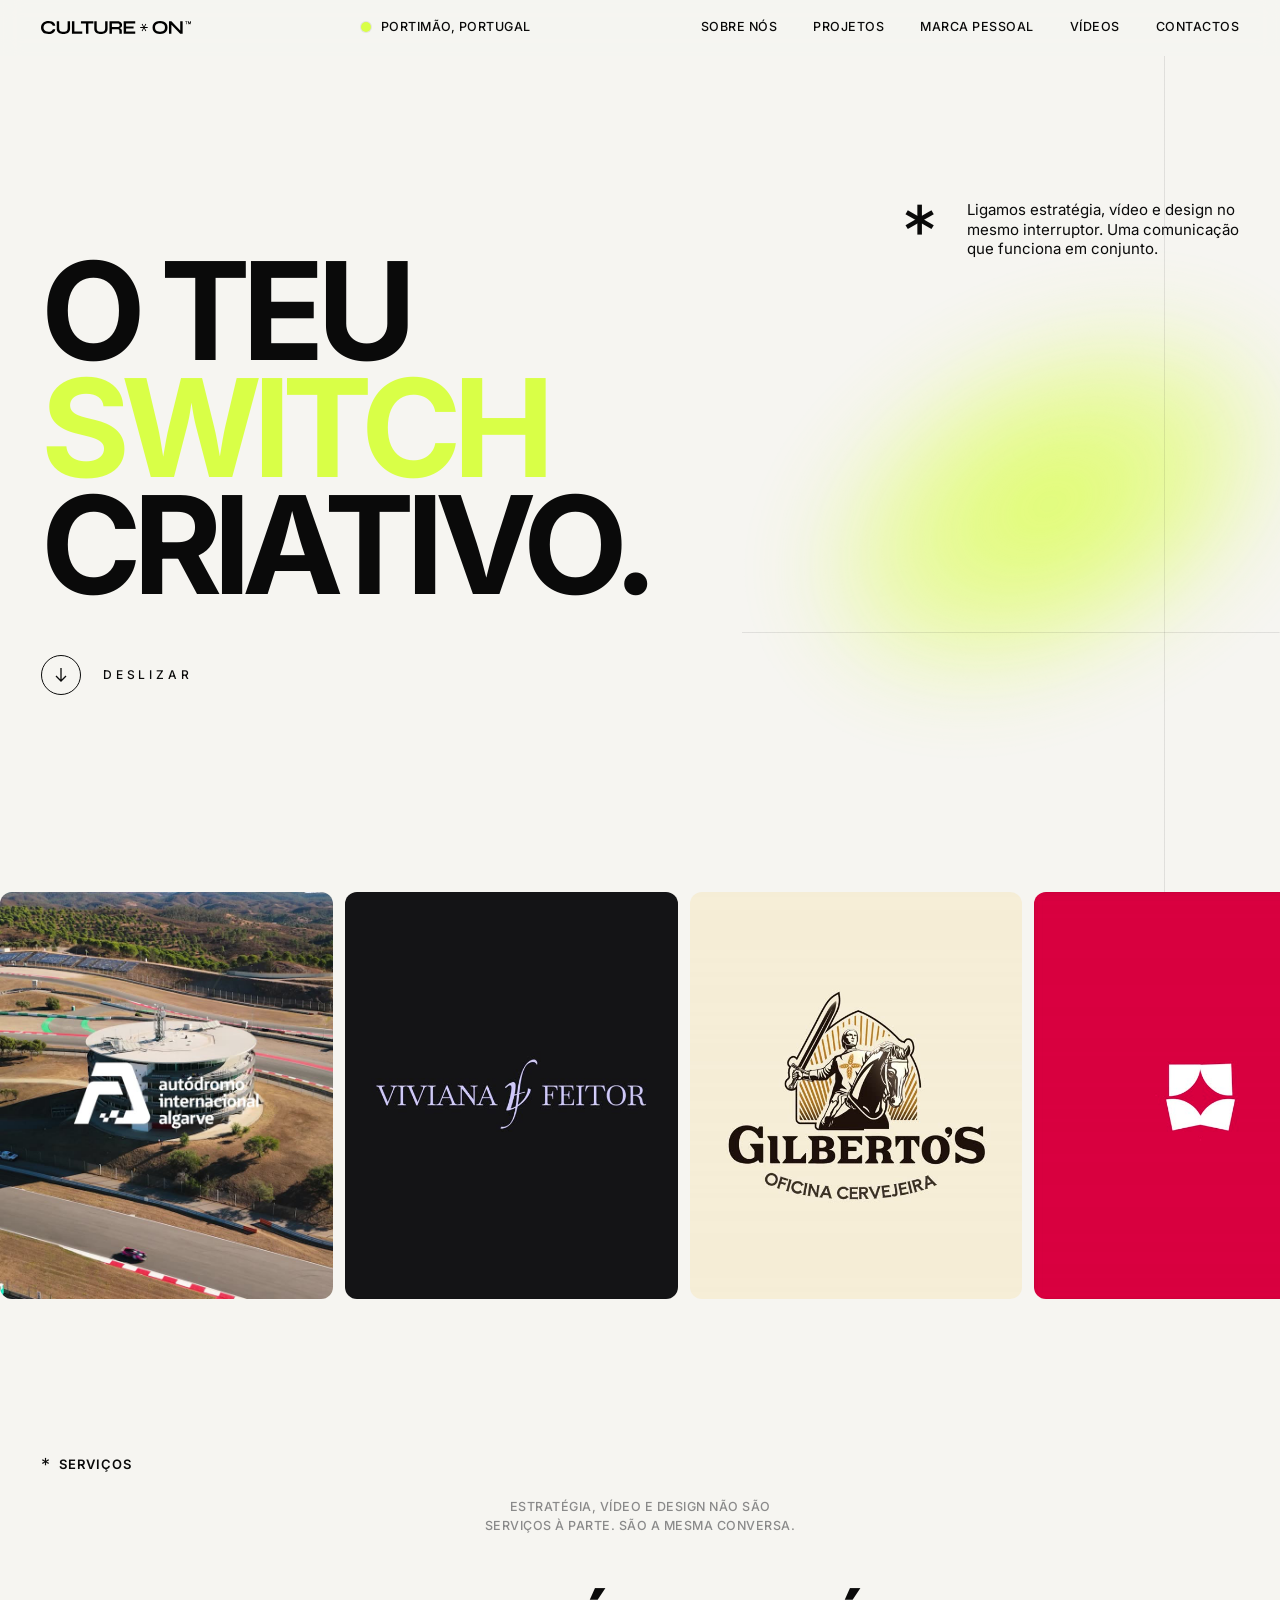
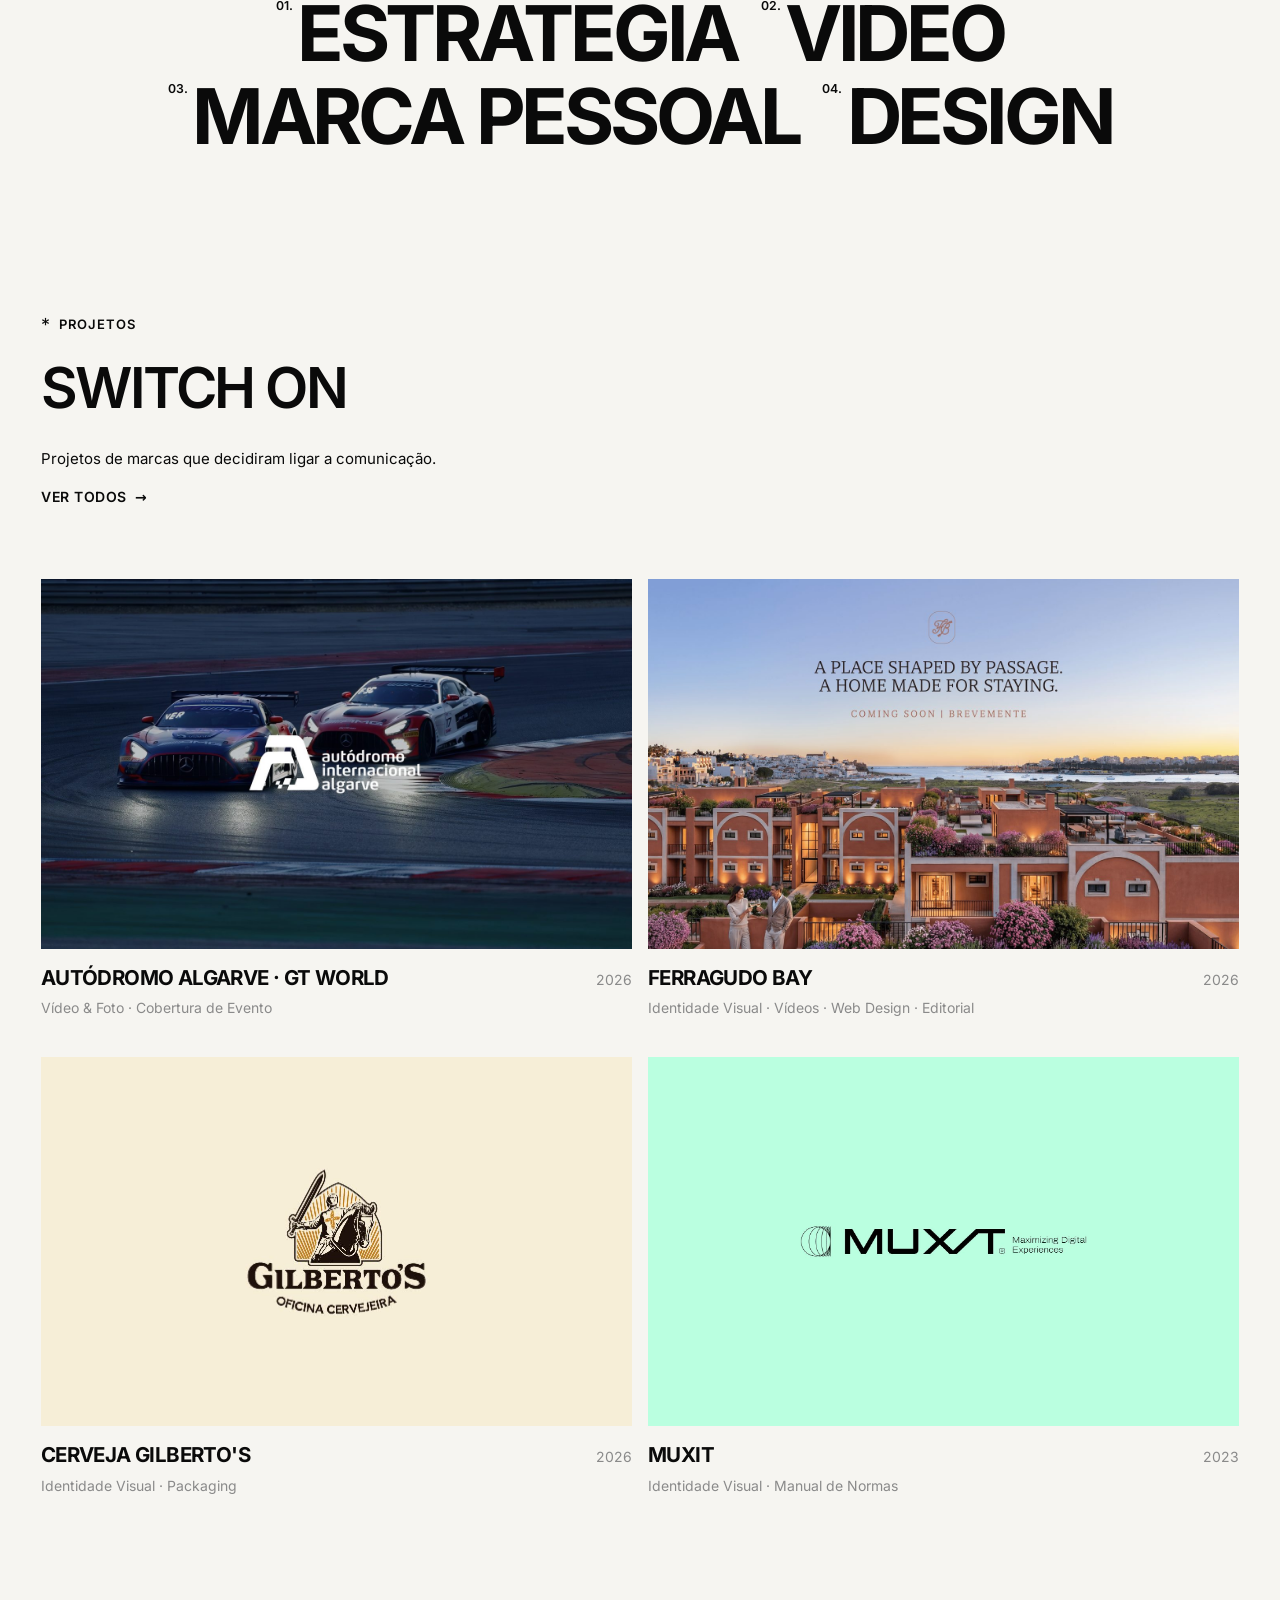
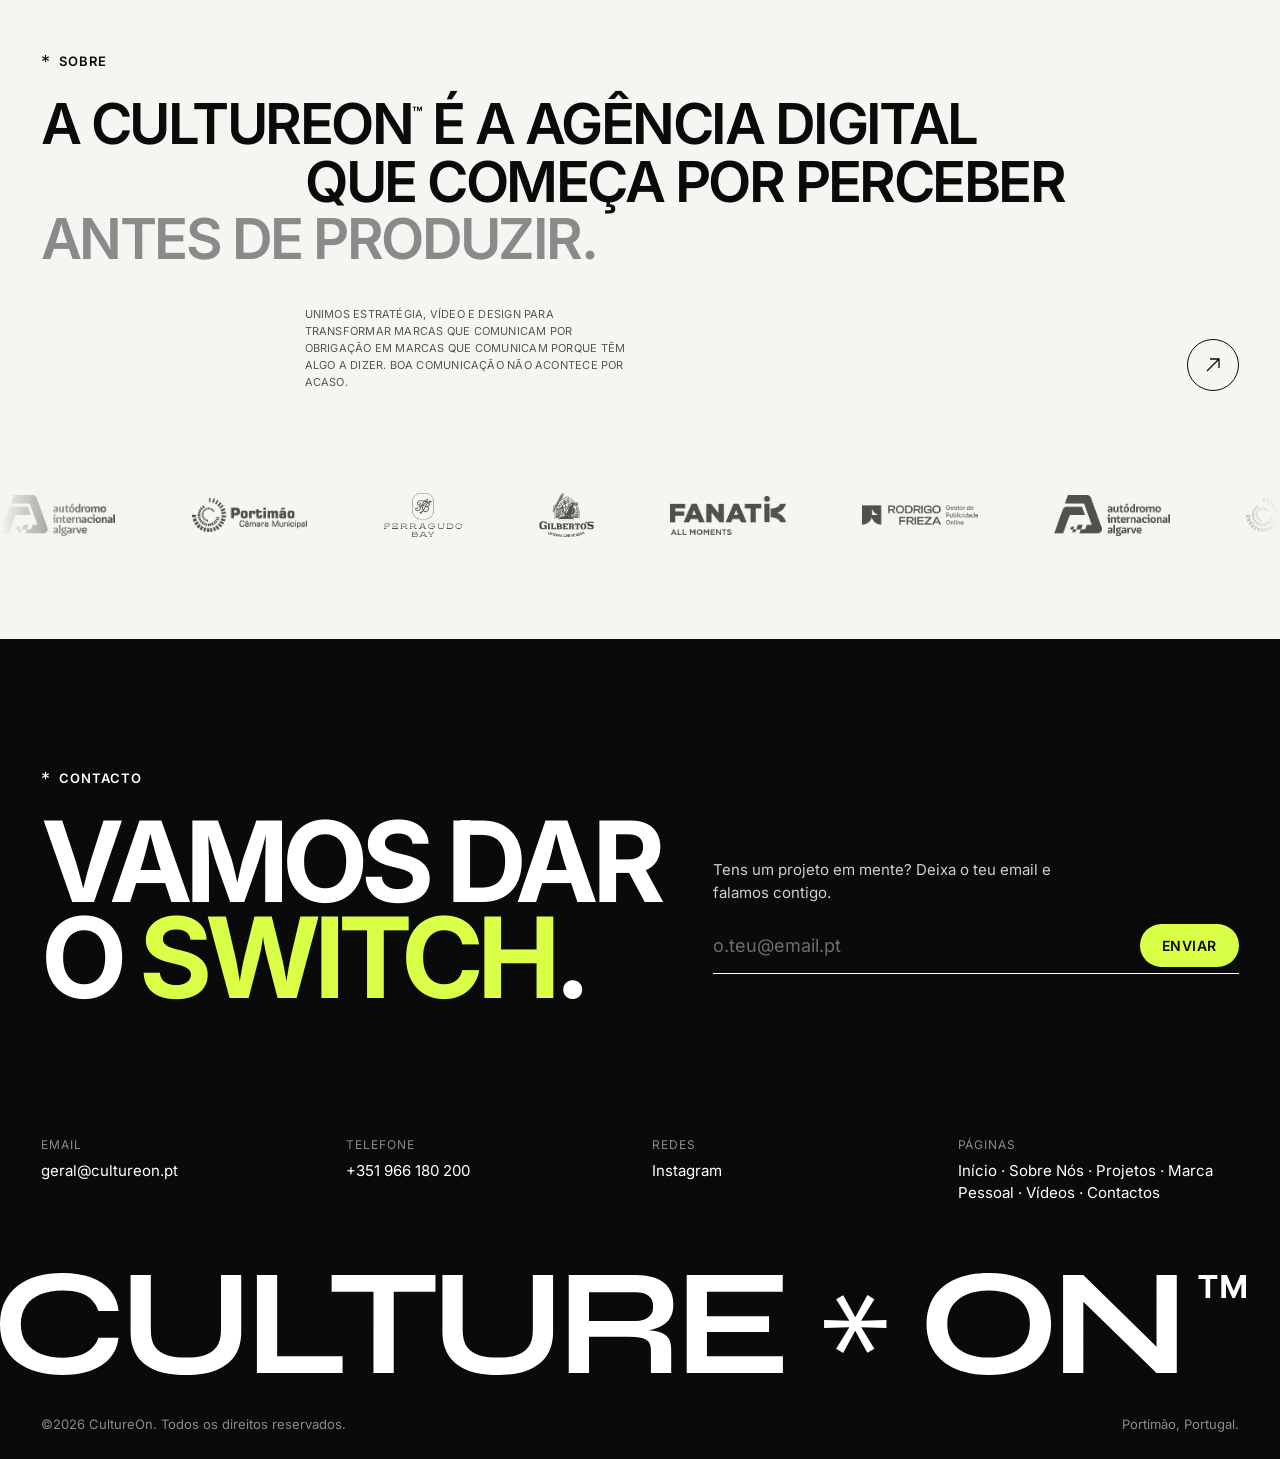
==== commit 3c1c7d8f: "Home: Muxit no lugar de Rodrigo Frieza Co-Authored-By: Claude Opus 5.5 <noreply@anthropic.com> Claud" ====
--- a/index.html
+++ b/index.html
@@ -139,13 +139,13 @@
         </div>
         <p class="project__tags">Identidade Visual · Packaging</p>
       </a>
-      <a href="projetos/rodrigo-frieza/" class="project reveal">
-        <div class="project__img"><img src="assets/img/projetos/rodrigo-frieza.jpg" alt="Rodrigo Frieza - marca pessoal" loading="lazy"></div>
-        <div class="project__meta">
-          <h3>Rodrigo Frieza</h3>
-          <span>2022</span>
-        </div>
-        <p class="project__tags">Identidade Visual · Social Media</p>
+      <a href="projetos/muxit/" class="project reveal">
+        <div class="project__img"><img src="assets/img/projetos/muxit.jpg" alt="Muxit - identidade visual" loading="lazy"></div>
+        <div class="project__meta">
+          <h3>Muxit</h3>
+          <span>2023</span>
+        </div>
+        <p class="project__tags">Identidade Visual · Manual de Normas</p>
       </a>
     </div>
   </section>
@@ -217,6 +217,6 @@
   </div>
 </footer>
 
-<script src="main.js?v=10a65e90"></script>
+<script src="main.js?v=dd7f893d"></script>
 </body>
 </html>
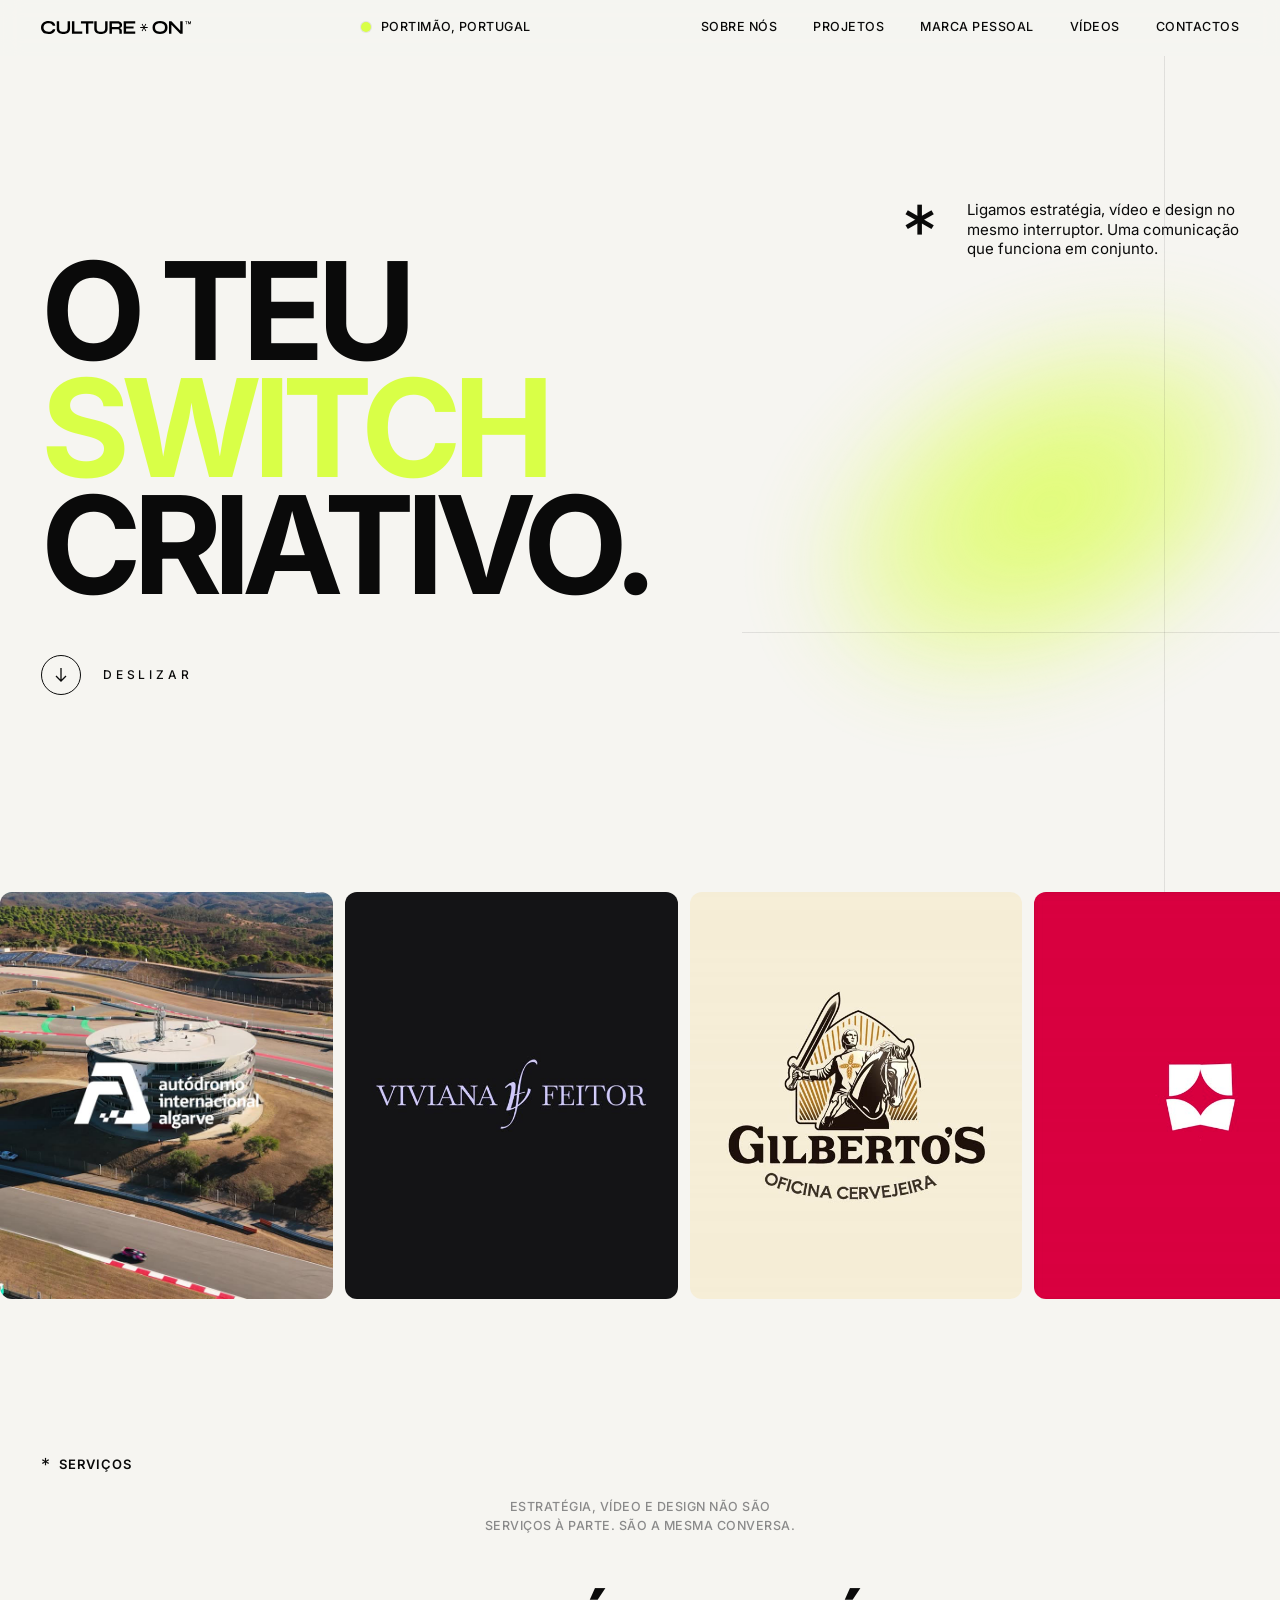
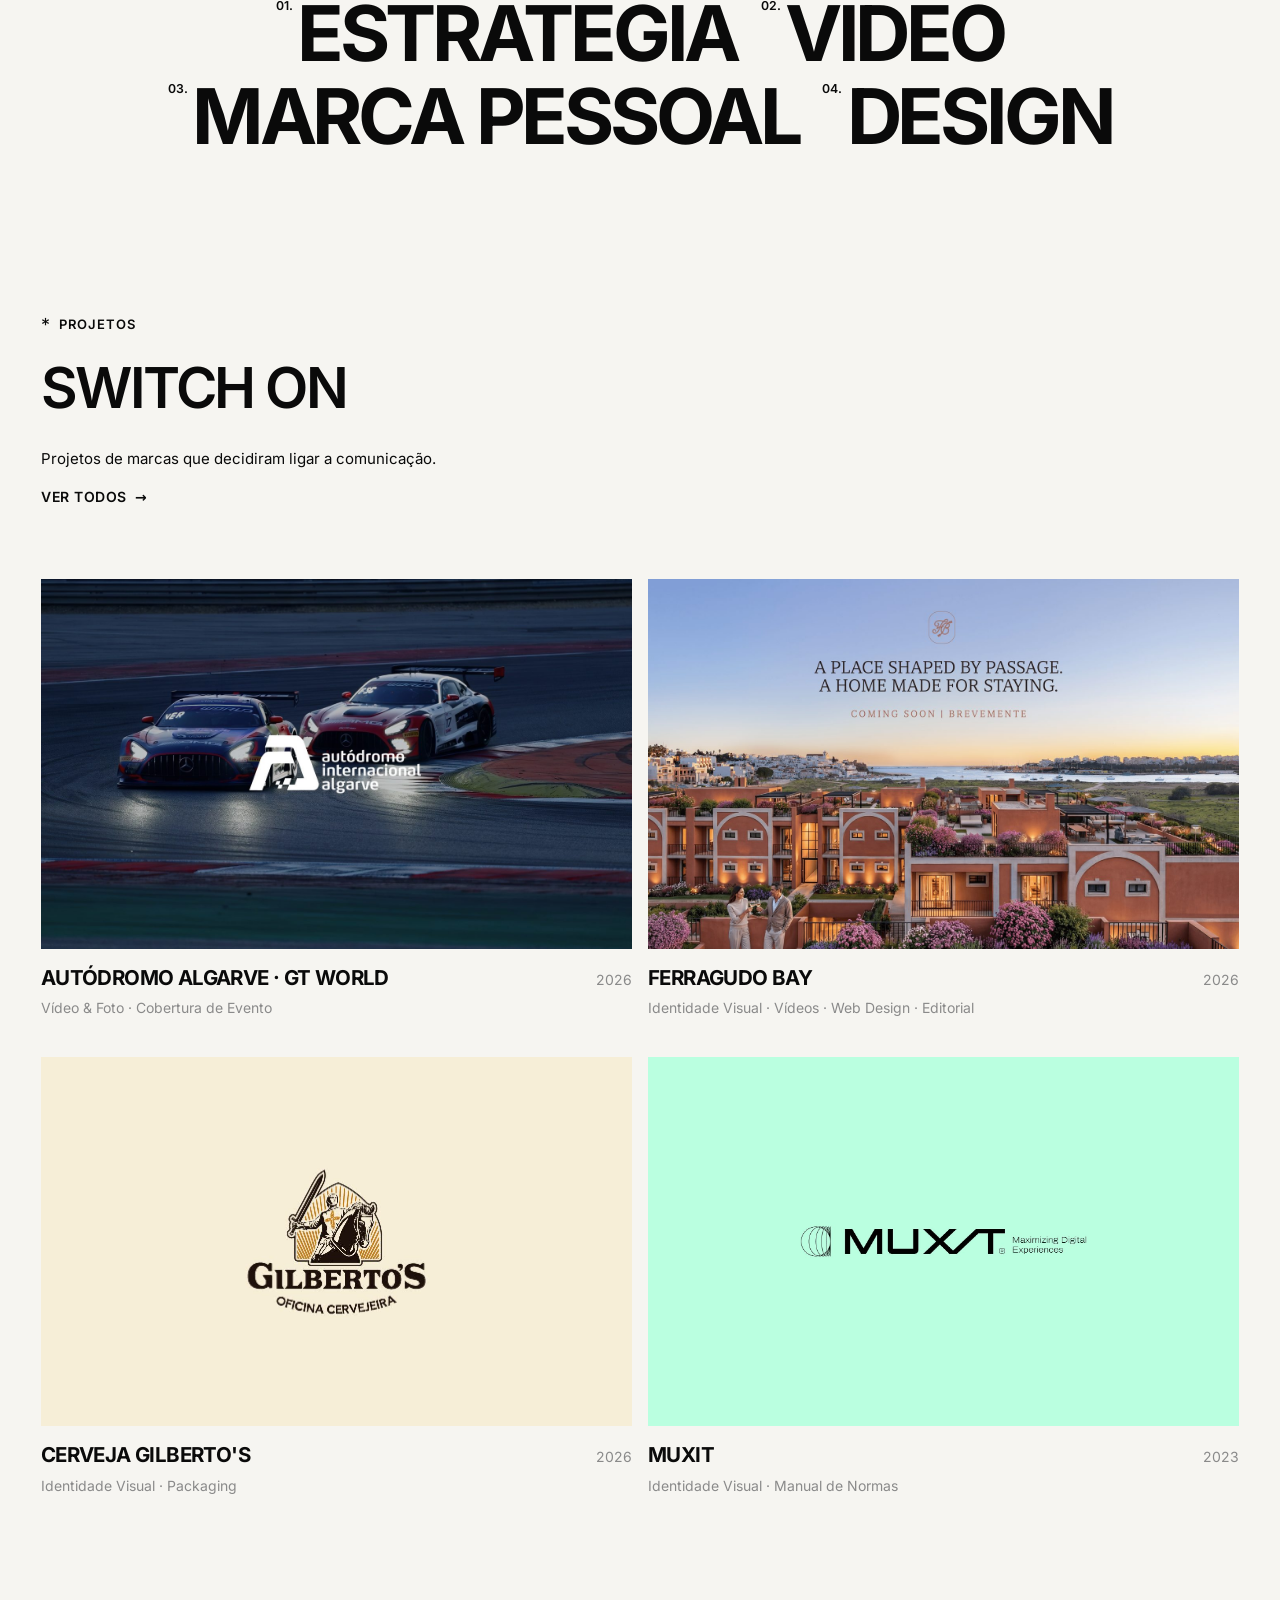
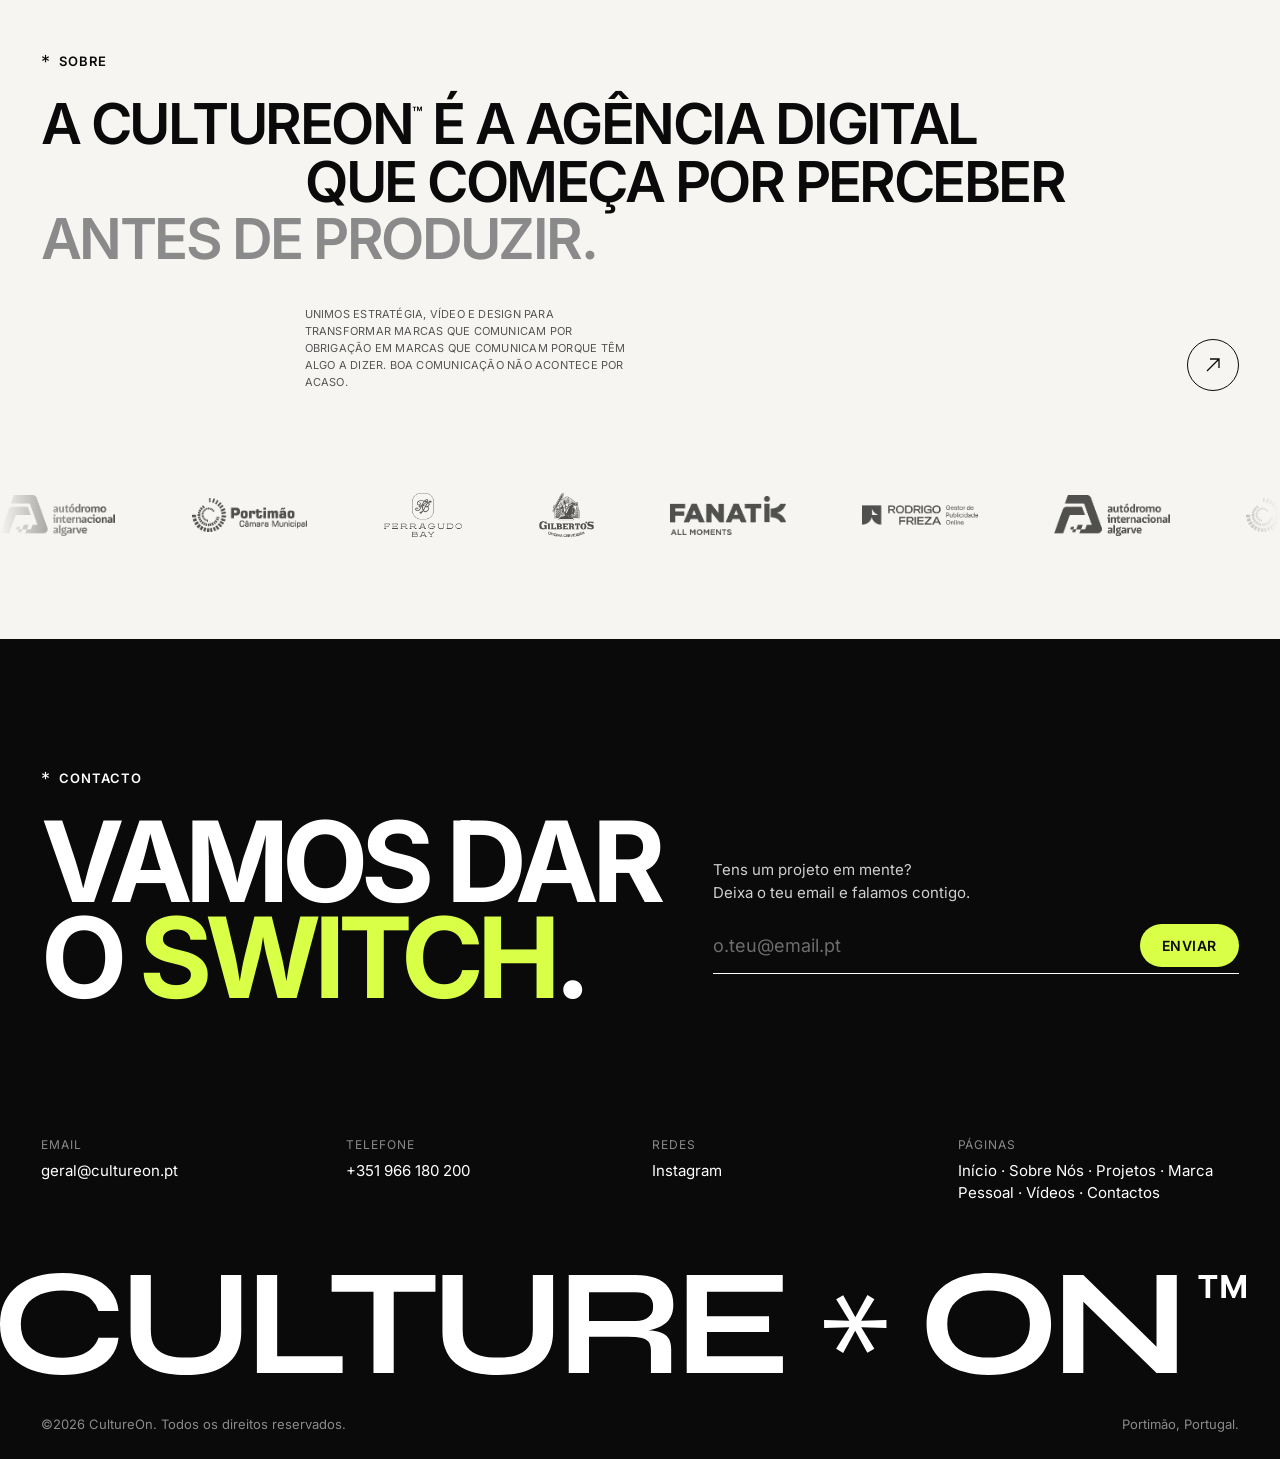
==== commit 2543835b: "Rodapé: texto do formulário em duas linhas Co-Authored-By: Claude Opus 5.5 <noreply@anthropic.com> C" ====
--- a/index.html
+++ b/index.html
@@ -4,13 +4,13 @@
   <meta charset="utf-8">
   <meta name="viewport" content="width=device-width, initial-scale=1">
   <title>CULTURE ON - O teu switch criativo.</title>
+  <!--og--><meta property="og:image" content="https://cultureon.pt/assets/img/og-cultureon.jpg"><meta property="og:image:width" content="1200"><meta property="og:image:height" content="630"><meta property="og:url" content="https://cultureon.pt/"><meta property="og:type" content="website"><meta property="og:site_name" content="CULTURE ON"><meta name="twitter:card" content="summary_large_image"><meta name="twitter:image" content="https://cultureon.pt/assets/img/og-cultureon.jpg"><!--/og-->
   <!--fav--><link rel="icon" href="favicon.ico" sizes="any"><link rel="icon" type="image/png" href="assets/icons/favicon-32.png" media="(prefers-color-scheme: light)"><link rel="icon" type="image/png" href="assets/icons/favicon-dark-32.png" media="(prefers-color-scheme: dark)"><link rel="apple-touch-icon" href="assets/icons/apple-touch-icon.png"><!--/fav-->
   <meta name="description" content="A CultureOn é a agência digital que começa por perceber antes de produzir. Estratégia, vídeo e design em Portimão, Algarve.">
   <meta property="og:title" content="CULTURE ON - O teu switch criativo.">
   <meta property="og:description" content="Ligamos estratégia, vídeo e design no mesmo interruptor.">
-  <meta property="og:image" content="assets/img/projetos/autodromo.jpg">
   <link rel="preload" href="assets/fonts/inter-latin-700-normal.woff2" as="font" type="font/woff2" crossorigin>
-  <link rel="stylesheet" href="styles.css?v=e3ad0332">
+  <link rel="stylesheet" href="styles.css?v=70fcebbe">
 </head>
 <body>
 
@@ -181,7 +181,7 @@
       <h2 class="footer__title is-title" style="--fit: 4.15">Vamos<br class="br-m"> dar<br class="br-d"><span class="sp-m">&nbsp;</span>o<br class="br-m"> <span class="accent">switch</span>.</h2>
     </div>
     <form class="form" action="https://formspree.io/f/xqpqldab" method="POST">
-      <label for="email">Tens um projeto em mente? Deixa o teu email e falamos contigo.</label>
+      <label for="email">Tens um projeto em mente?<br> Deixa o teu email e falamos contigo.</label>
       <div class="form__row">
         <input id="email" name="email" type="email" placeholder="o.teu@email.pt" required autocomplete="email">
         <button type="submit">Enviar</button>
--- a/styles.css
+++ b/styles.css
@@ -1259,3 +1259,61 @@
 @media (max-width: 600px) { .br-m { display: inline; } .sp-m { display: inline; } .br-d { display: none; } }
 /* Contactos: cada frase numa linha, também em telemóveis estreitos */
 @media (max-width: 389px) { .hero__lead--contact { font-size: 3.75vw; } }
+
+/* Projeto: banner logo abaixo da capa */
+.case__cover.case__cover--banner { margin-top: 12px; aspect-ratio: auto; height: auto; background: none; }
+.case__cover.case__cover--banner img { aspect-ratio: auto; height: auto; width: 100%; object-fit: contain; display: block; }
+
+/* =========================================================
+   Títulos de página unificados (Sobre, Projetos, Marca Pessoal,
+   Vídeos, Contactos e páginas de projeto)
+   Mesma posição, mesmo tamanho, mesma tipografia, sem verde.
+   ========================================================= */
+body .page-hero {
+  --hero-fit: 9.1;            /* largura (em) da linha mais longa: "A TUA IDENTIDADE." */
+  --hero-max: 120px;
+  display: block !important;
+  container-type: inline-size;
+  min-height: 0 !important;
+  padding: clamp(56px, 7vw, 112px) var(--pad) clamp(48px, 6vw, 96px) !important;
+  text-align: left;
+}
+html body .page-hero.page-hero .page-hero__title.page-hero__title {
+  font-family: var(--display); font-weight: 700; text-transform: uppercase;
+  font-size: min(var(--hero-max), calc(100cqi / var(--hero-fit))) !important;
+  line-height: 1 !important; letter-spacing: -.06em !important;
+  color: inherit !important; margin: 0 !important; max-width: none; text-wrap: initial;
+}
+body .page-hero .page-hero__title span { display: block; color: inherit !important; background: none !important; }
+body .page-hero .page-hero__title .accent, body .page-hero .page-hero__title mark { color: inherit !important; background: none !important; padding: 0 !important; }
+body .page-hero .page-hero__side {
+  display: flex; flex-direction: column; align-items: flex-start; gap: 18px;
+  margin: clamp(28px, 3vw, 44px) 0 0 !important; padding: 0 !important; max-width: none; width: auto;
+}
+body .page-hero .page-hero__lead {
+  max-width: 46ch !important; font-size: clamp(15px, 1.15vw, 17px); line-height: 1.5; margin: 0 !important;
+}
+body .lib .page-hero .page-hero__lead { color: #9a9a9a; }
+
+/* Sobre: foto à direita, alinhada com o topo do título */
+@media (min-width: 1000px) {
+  body .page-hero--media { display: grid !important; grid-template-columns: minmax(0, 1fr) minmax(0, 1.15fr); grid-template-rows: auto auto 1fr; column-gap: clamp(32px, 4vw, 72px); row-gap: 0; align-items: start; }
+  body .page-hero--media .page-hero__title { grid-column: 1; grid-row: 1; }
+  body .page-hero--media .page-hero__side { grid-column: 1; grid-row: 2; }
+  body .page-hero--media .team-photo { grid-column: 2; grid-row: 1 / 4; margin: 0 !important; align-self: start; }
+}
+@media (max-width: 999px) {
+  body .page-hero--media .team-photo { margin: clamp(32px, 5vw, 48px) 0 0 !important; max-width: none; }
+}
+
+/* Páginas de projeto: o link "← Projetos" fica por cima, sem empurrar o título */
+body .page-hero--case { padding-bottom: clamp(32px, 4vw, 56px) !important; }
+body .page-hero--case .link-arrow--back { display: inline-flex; margin-bottom: 18px; }
+body .page-hero--case .page-hero__title { margin-top: 0; }
+body .page-hero--case { padding-top: calc(clamp(56px, 7vw, 112px) - 41px) !important; }
+
+/* Telemóvel: as linhas podem partir; o tamanho é dado pela palavra mais longa */
+@media (max-width: 700px) {
+  body .page-hero { --hero-fit: 6.1; }
+  html body .page-hero--case.page-hero--case .page-hero__title.page-hero__title { font-size: min(var(--hero-max), calc(100cqi / var(--hero-fit)), calc(100cqi / var(--fit, .01))) !important; }
+}
